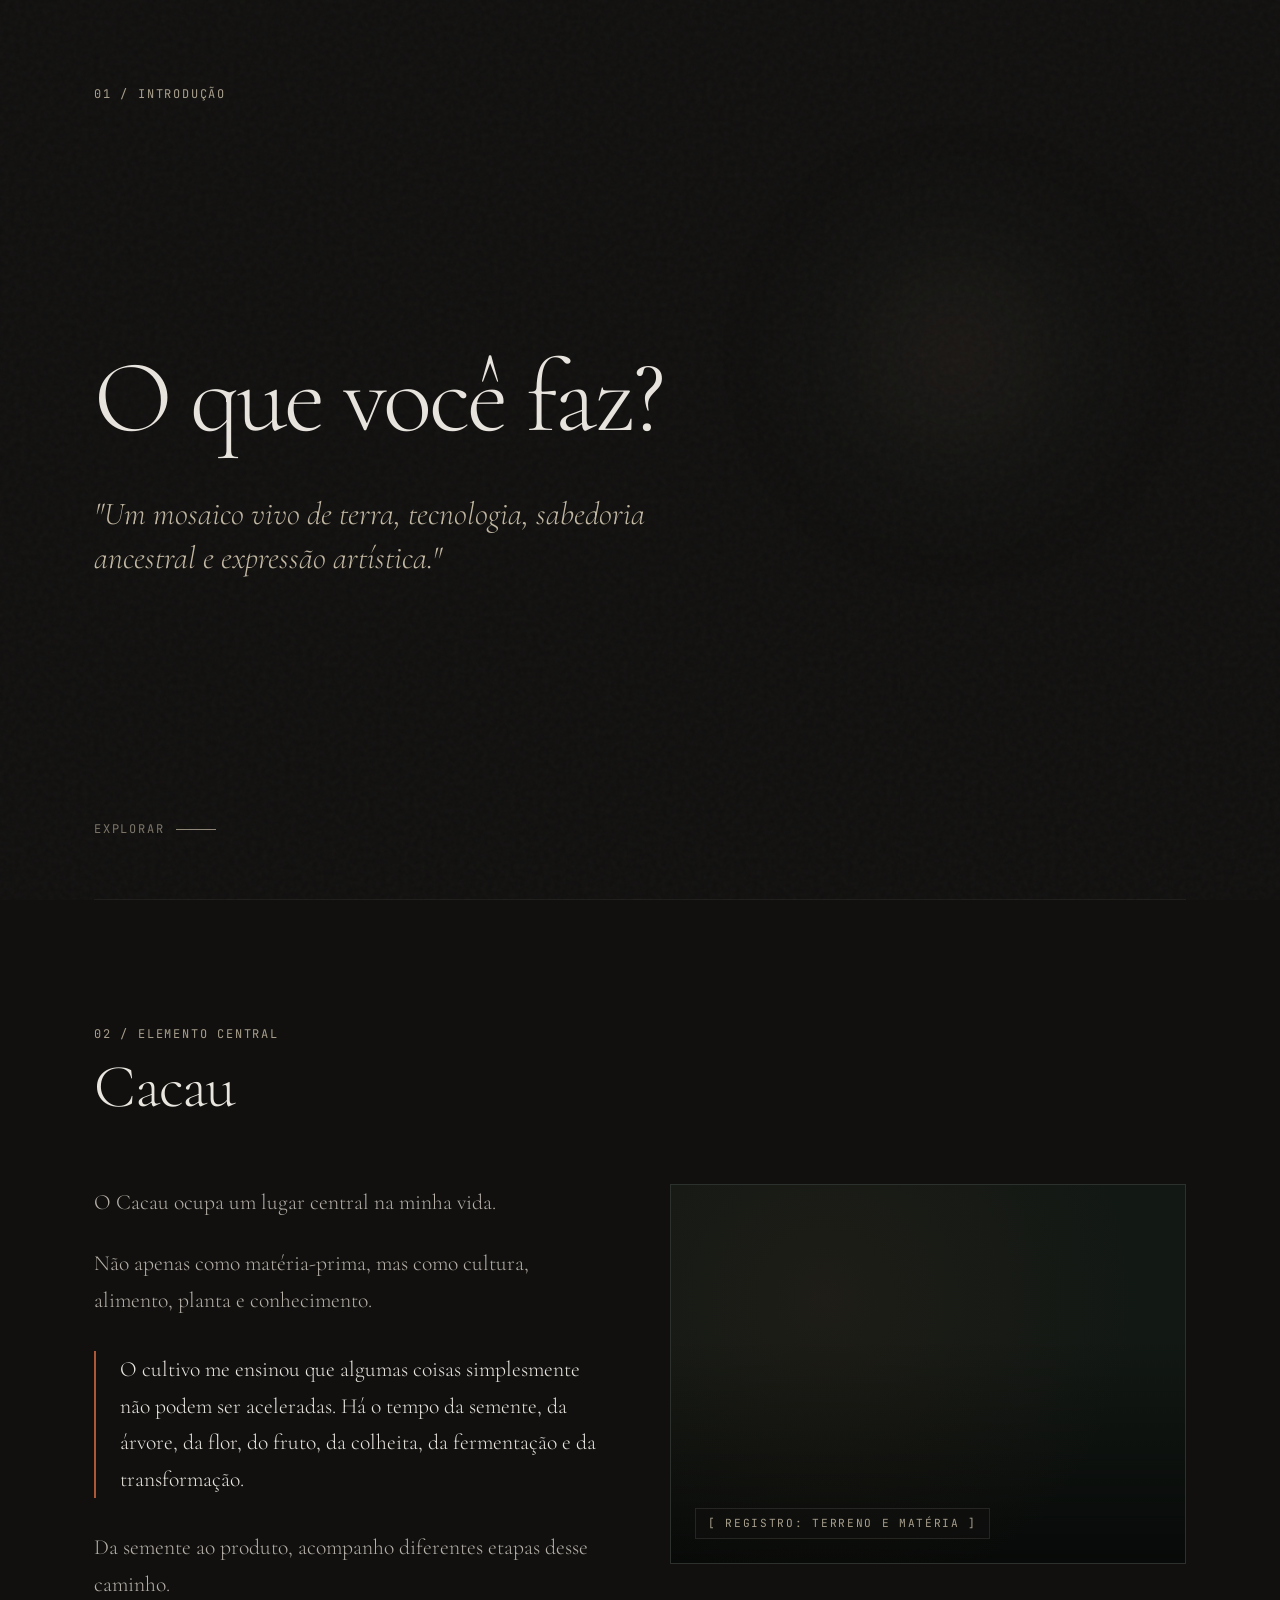
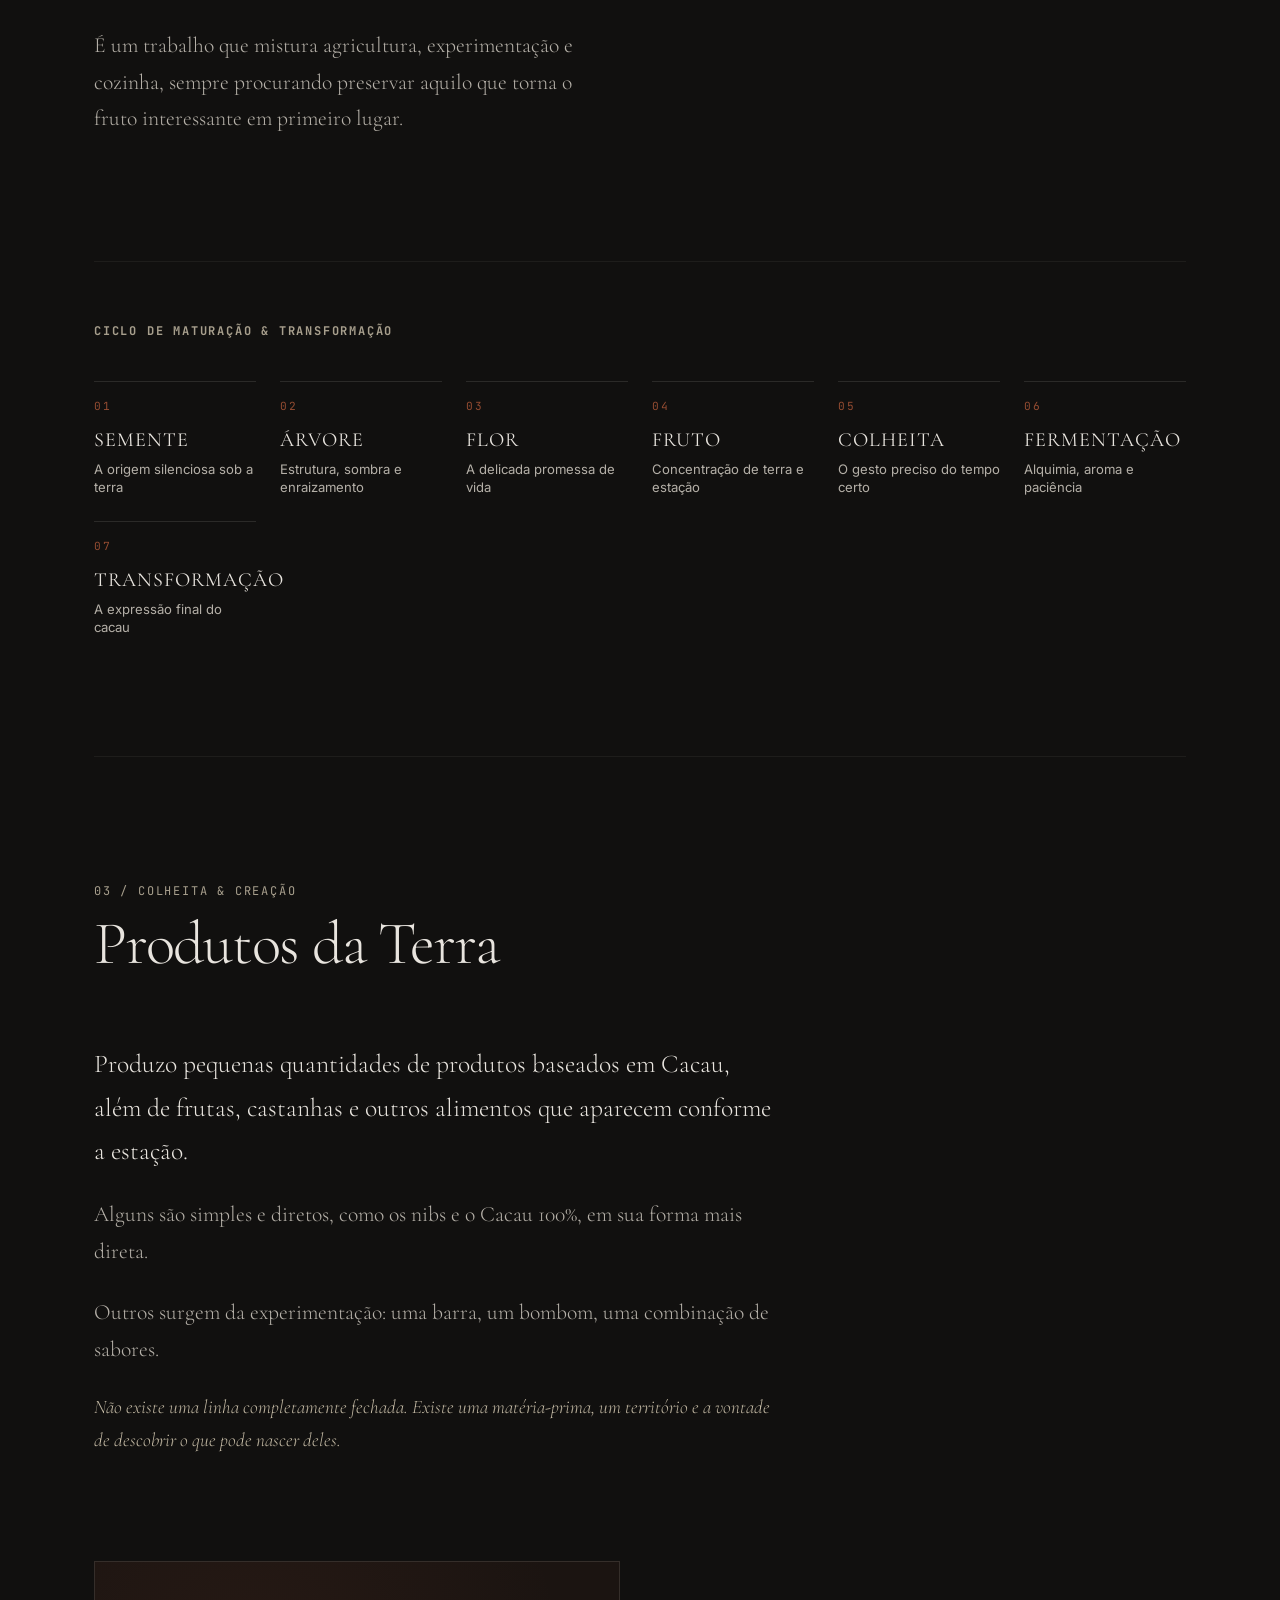
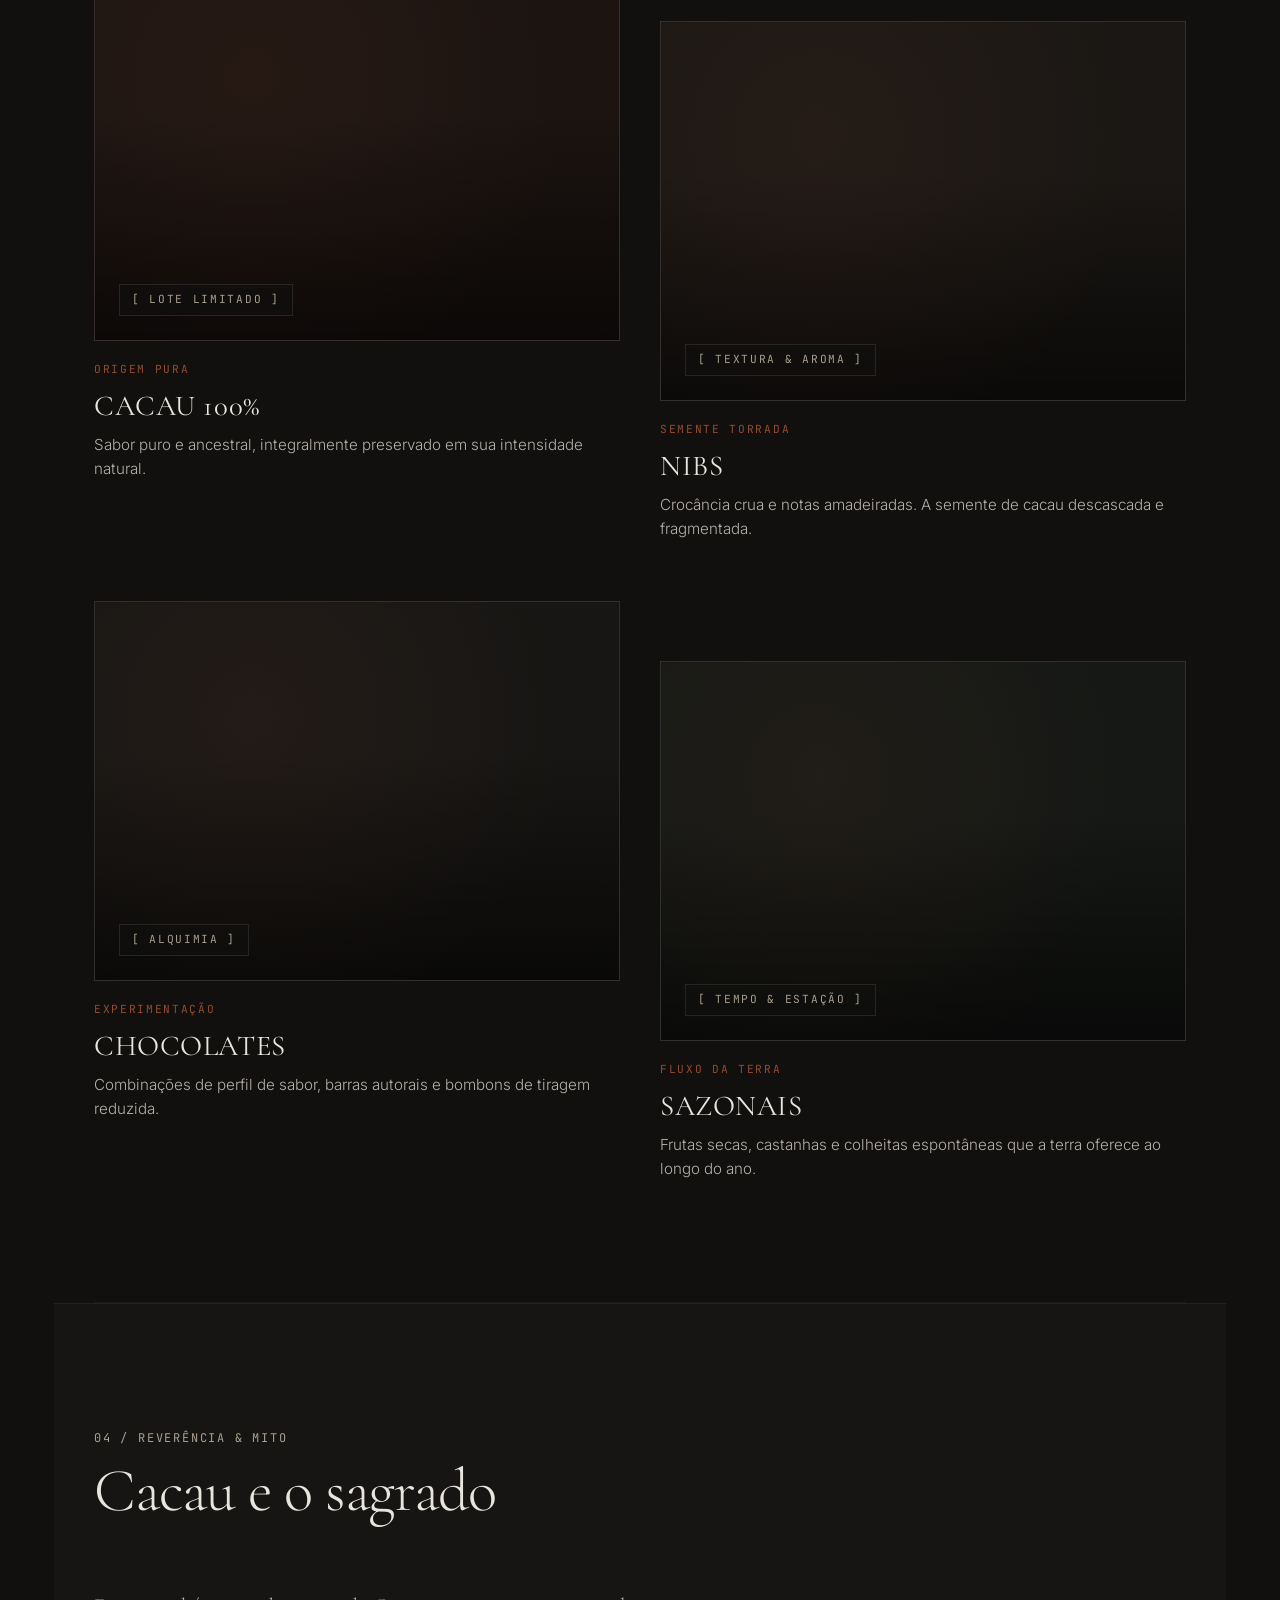
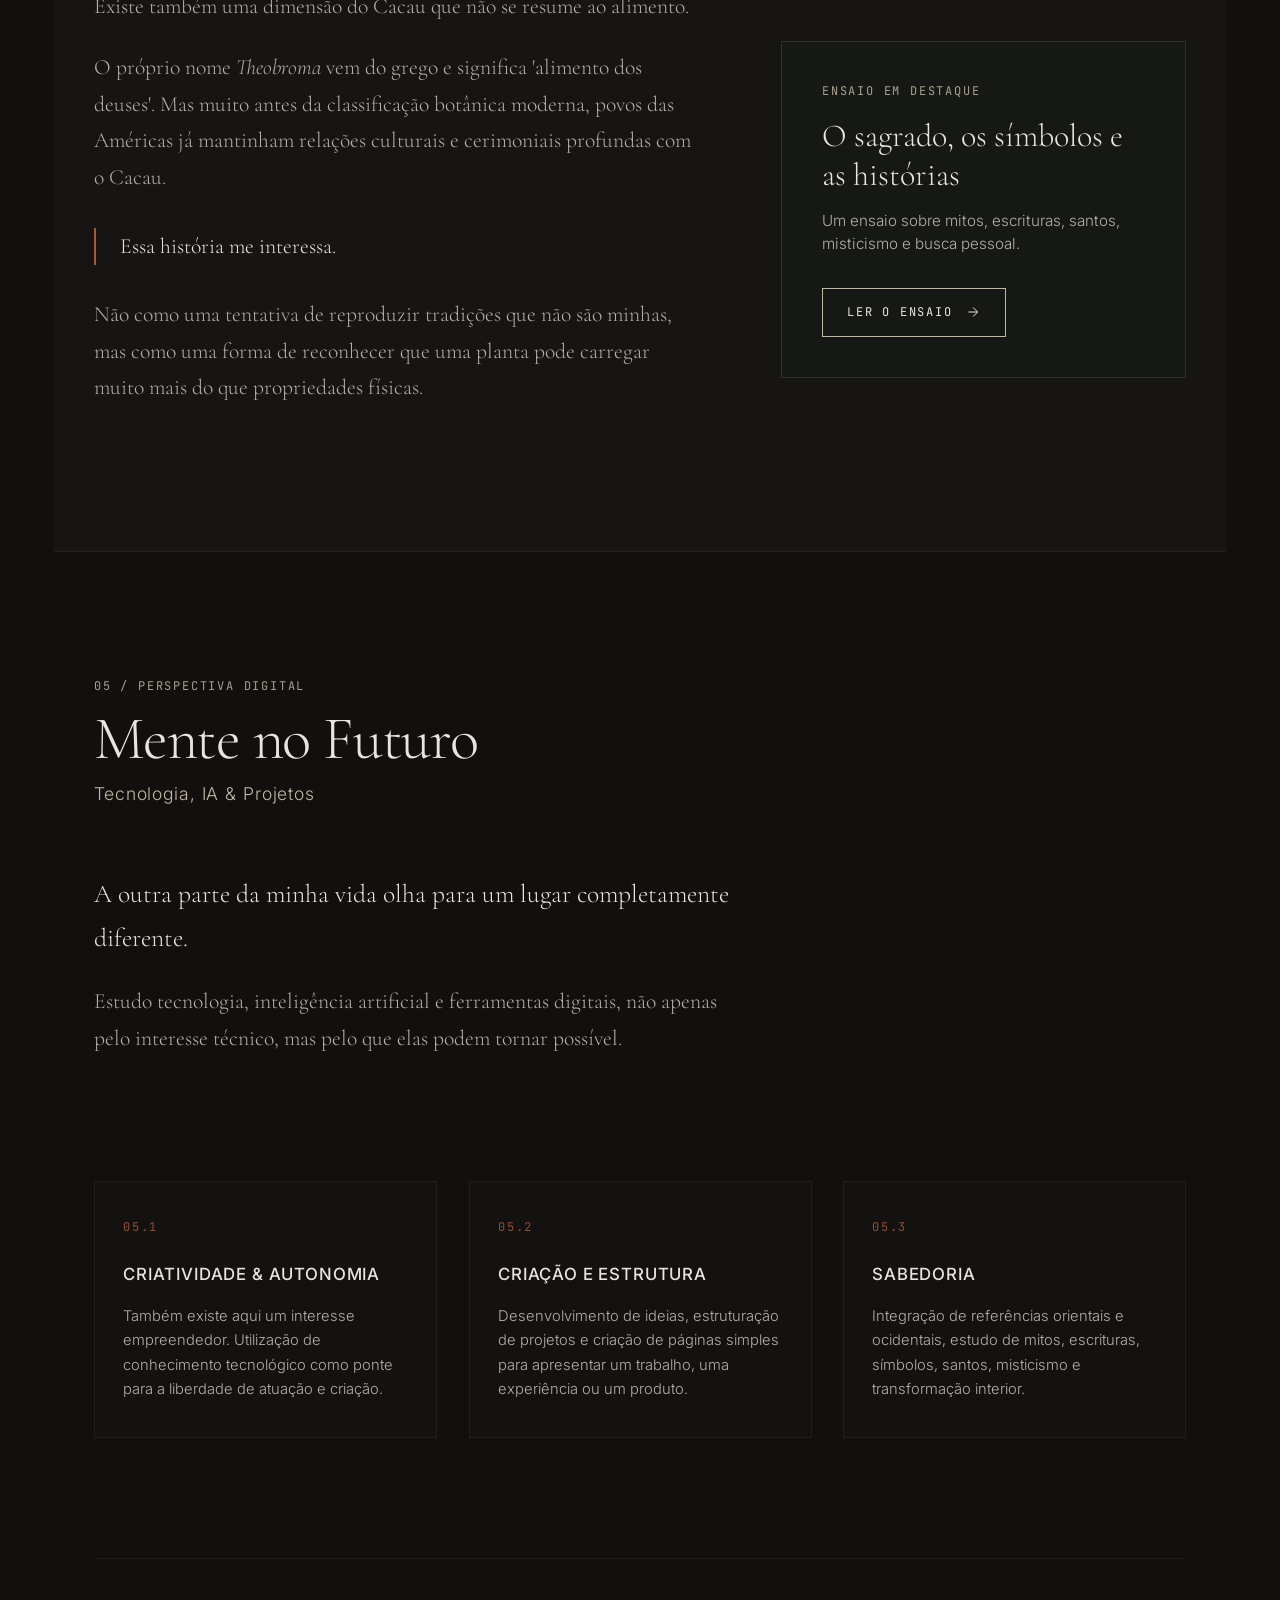
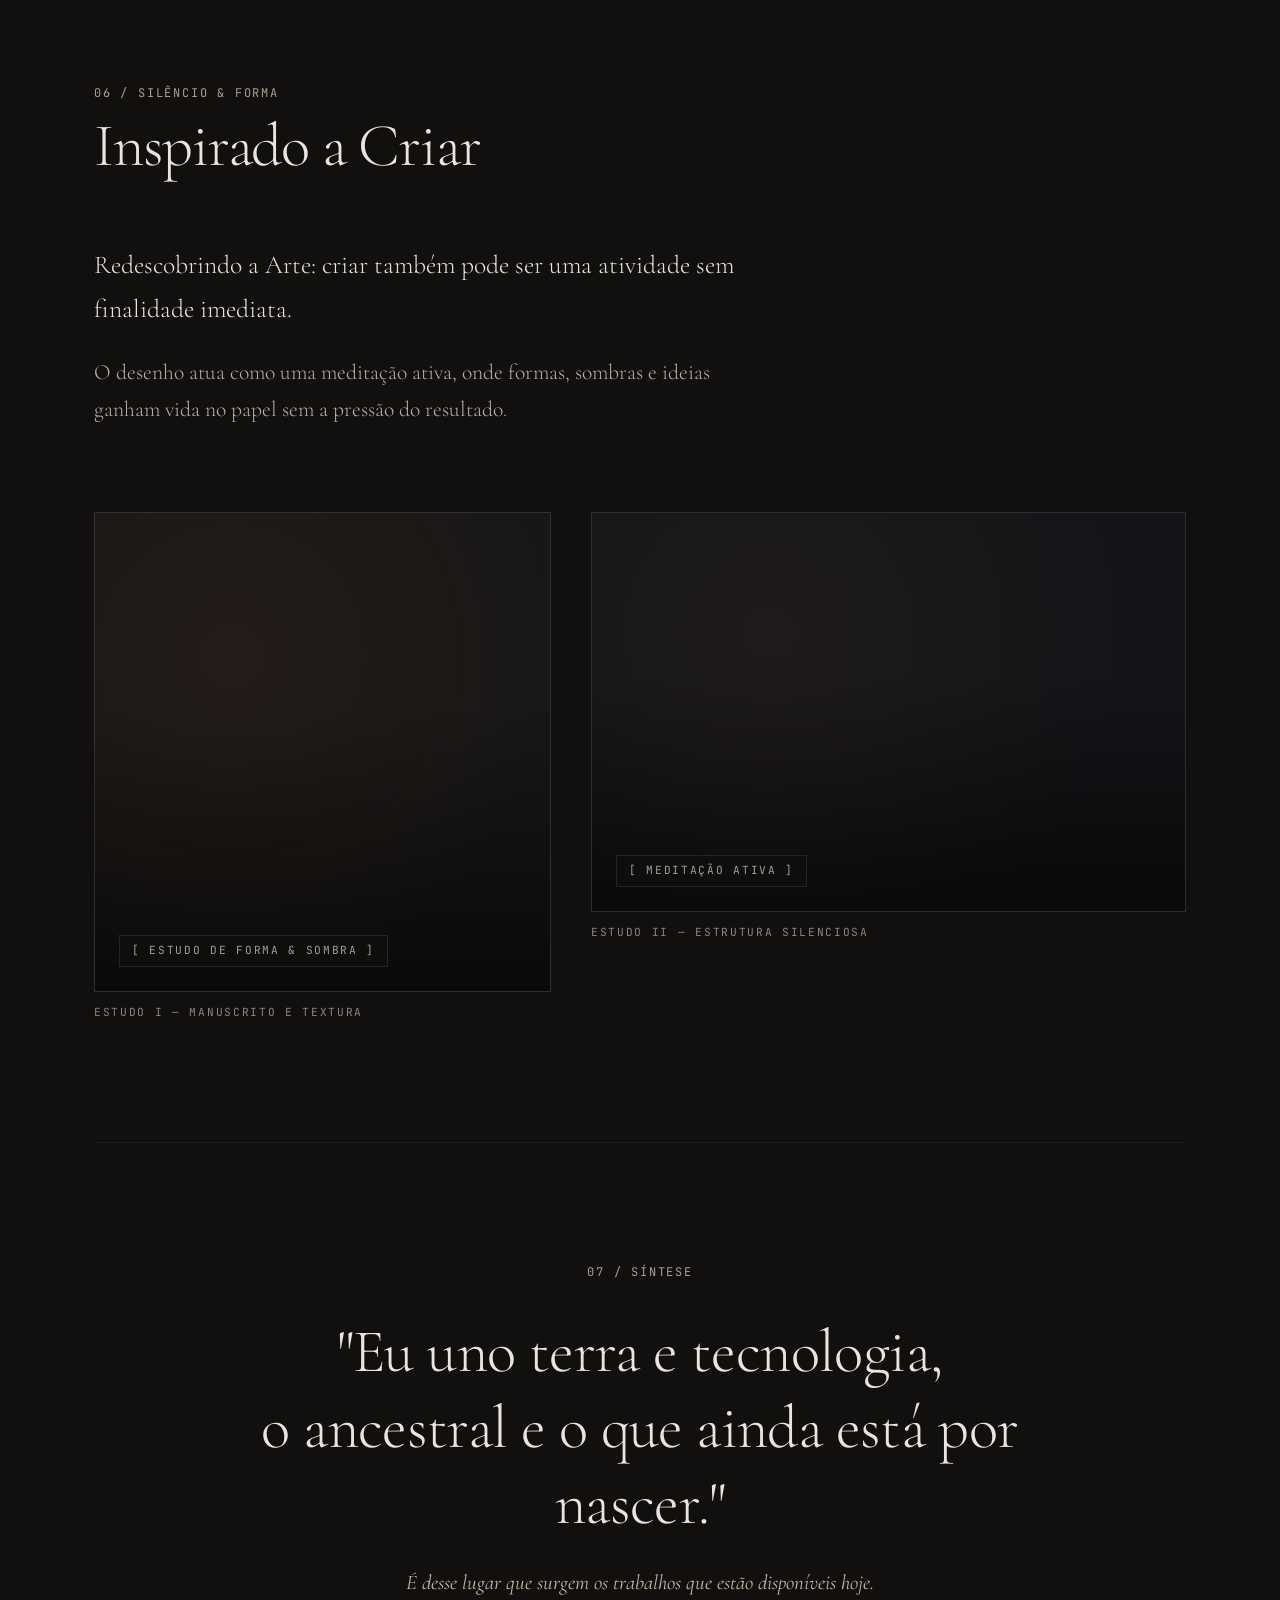
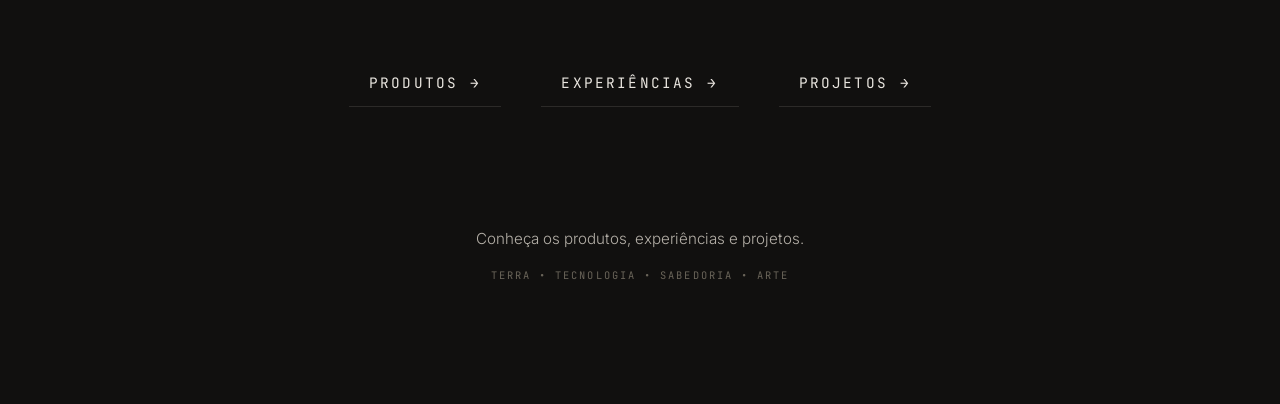
==== 01/index.html @ 57aba39e "Add files via upload" ====
<!DOCTYPE html>
<html lang="pt-BR">
<head>
  <meta charset="UTF-8">
  <meta name="viewport" content="width=device-width, initial-scale=1.0">
  <title>O que você faz? — Um mosaico vivo</title>
  <meta name="description" content="Um mosaico vivo de terra, tecnologia, sabedoria ancestral e expressão artística.">
  
  <!-- Fonts -->
  <link rel="preconnect" href="https://fonts.googleapis.com">
  <link rel="preconnect" href="https://fonts.gstatic.com" crossorigin>
  <link href="https://fonts.googleapis.com/css2?family=Cormorant+Garamond:ital,wght@0,300;0,400;0,600;1,400&family=Inter:wght@300;400;500&family=JetBrains+Mono:wght@300;400&display=swap" rel="stylesheet">
  
  <link rel="stylesheet" href="styles.css">
</head>
<body>

  <!-- Background Ambient Details -->
  <div class="grain-overlay" aria-hidden="true"></div>

  <!-- Main Container -->
  <main class="editorial-container">

    <!-- CAPÍTULO 01: ABERTURA -->
    <section class="chapter chapter-opening" id="abertura">
      <div class="chapter-label">
        <span class="mono-tag">01 / INTRODUÇÃO</span>
      </div>
      
      <div class="hero-content">
        <h1 class="hero-question">O que você faz?</h1>
        <div class="hero-statement">
          <p class="editorial-lead">
            "Um mosaico vivo de terra, tecnologia, sabedoria ancestral e expressão artística."
          </p>
        </div>
      </div>

      <div class="hero-backdrop" aria-hidden="true">
        <div class="abstract-earth-element"></div>
      </div>

      <div class="scroll-indicator" aria-hidden="true">
        <span class="mono-tag">EXPLORAR</span>
        <div class="scroll-line"></div>
      </div>
    </section>

    <!-- CAPÍTULO 02: CACAU -->
    <section class="chapter chapter-cacao" id="cacau">
      <header class="chapter-header">
        <span class="mono-tag">02 / ELEMENTO CENTRAL</span>
        <h2 class="chapter-title">Cacau</h2>
      </header>

      <div class="content-grid cacao-grid">
        <div class="text-column">
          <p class="prose">
            O Cacau ocupa um lugar central na minha vida.
          </p>
          <p class="prose">
            Não apenas como matéria-prima, mas como cultura, alimento, planta e conhecimento.
          </p>
          <p class="prose highlight-prose">
            O cultivo me ensinou que algumas coisas simplesmente não podem ser aceleradas. Há o tempo da semente, da árvore, da flor, do fruto, da colheita, da fermentação e da transformação.
          </p>
          <p class="prose">
            Da semente ao produto, acompanho diferentes etapas desse caminho.
          </p>
          <p class="prose">
            É um trabalho que mistura agricultura, experimentação e cozinha, sempre procurando preservar aquilo que torna o fruto interessante em primeiro lugar.
          </p>
        </div>

        <div class="visual-column">
          <div class="image-placeholder image-forest" role="img" aria-label="Fotografia da floresta e plantação de cacau em luz natural">
            <span class="placeholder-tag mono-tag">[ REGISTRO: TERRENO E MATÉRIA ]</span>
          </div>
        </div>
      </div>

      <!-- Linha de Percurso Orgânica -->
      <div class="process-journey">
        <h3 class="journey-title mono-tag">CICLO DE MATURAÇÃO & TRANSFORMAÇÃO</h3>
        
        <ol class="journey-timeline">
          <li class="journey-step">
            <span class="step-num mono-tag">01</span>
            <span class="step-name">SEMENTE</span>
            <span class="step-desc">A origem silenciosa sob a terra</span>
          </li>
          <li class="journey-step">
            <span class="step-num mono-tag">02</span>
            <span class="step-name">ÁRVORE</span>
            <span class="step-desc">Estrutura, sombra e enraizamento</span>
          </li>
          <li class="journey-step">
            <span class="step-num mono-tag">03</span>
            <span class="step-name">FLOR</span>
            <span class="step-desc">A delicada promessa de vida</span>
          </li>
          <li class="journey-step">
            <span class="step-num mono-tag">04</span>
            <span class="step-name">FRUTO</span>
            <span class="step-desc">Concentração de terra e estação</span>
          </li>
          <li class="journey-step">
            <span class="step-num mono-tag">05</span>
            <span class="step-name">COLHEITA</span>
            <span class="step-desc">O gesto preciso do tempo certo</span>
          </li>
          <li class="journey-step">
            <span class="step-num mono-tag">06</span>
            <span class="step-name">FERMENTAÇÃO</span>
            <span class="step-desc">Alquimia, aroma e paciência</span>
          </li>
          <li class="journey-step">
            <span class="step-num mono-tag">07</span>
            <span class="step-name">TRANSFORMAÇÃO</span>
            <span class="step-desc">A expressão final do cacau</span>
          </li>
        </ol>
      </div>
    </section>

    <!-- CAPÍTULO 03: PRODUTOS DA TERRA -->
    <section class="chapter chapter-products" id="produtos">
      <header class="chapter-header">
        <span class="mono-tag">03 / COLHEITA & CREAÇÃO</span>
        <h2 class="chapter-title">Produtos da Terra</h2>
      </header>

      <div class="section-intro">
        <p class="prose lead-prose">
          Produzo pequenas quantidades de produtos baseados em Cacau, além de frutas, castanhas e outros alimentos que aparecem conforme a estação.
        </p>
        <p class="prose">
          Alguns são simples e diretos, como os nibs e o Cacau 100%, em sua forma mais direta.
        </p>
        <p class="prose">
          Outros surgem da experimentação: uma barra, um bombom, uma combinação de sabores.
        </p>
        <p class="prose italic-note">
          Não existe uma linha completamente fechada. Existe uma matéria-prima, um território e a vontade de descobrir o que pode nascer deles.
        </p>
      </div>

      <div class="products-editorial-grid">
        <article class="product-entry">
          <div class="image-placeholder image-cacao" role="img" aria-label="Fotografia de Cacau 100% puro artesanal">
            <span class="placeholder-tag mono-tag">[ LOTE LIMITADO ]</span>
          </div>
          <div class="product-meta">
            <span class="product-category mono-tag">ORIGEM PURA</span>
            <h3 class="product-name">CACAU 100%</h3>
            <p class="product-desc">Sabor puro e ancestral, integralmente preservado em sua intensidade natural.</p>
          </div>
        </article>

        <article class="product-entry offset-entry">
          <div class="image-placeholder image-hand" role="img" aria-label="Fotografia de nibs de cacau torrados artesanalmente">
            <span class="placeholder-tag mono-tag">[ TEXTURA & AROMA ]</span>
          </div>
          <div class="product-meta">
            <span class="product-category mono-tag">SEMENTE TORRADA</span>
            <h3 class="product-name">NIBS</h3>
            <p class="product-desc">Crocância crua e notas amadeiradas. A semente de cacau descascada e fragmentada.</p>
          </div>
        </article>

        <article class="product-entry">
          <div class="image-placeholder image-fruit" role="img" aria-label="Fotografia de chocolates e bombons de criação autoral">
            <span class="placeholder-tag mono-tag">[ ALQUIMIA ]</span>
          </div>
          <div class="product-meta">
            <span class="product-category mono-tag">EXPERIMENTAÇÃO</span>
            <h3 class="product-name">CHOCOLATES</h3>
            <p class="product-desc">Combinações de perfil de sabor, barras autorais e bombons de tiragem reduzida.</p>
          </div>
        </article>

        <article class="product-entry offset-entry">
          <div class="image-placeholder image-harvest" role="img" aria-label="Fotografia de frutos e castanhas sazonais da estação">
            <span class="placeholder-tag mono-tag">[ TEMPO & ESTAÇÃO ]</span>
          </div>
          <div class="product-meta">
            <span class="product-category mono-tag">FLUXO DA TERRA</span>
            <h3 class="product-name">SAZONAIS</h3>
            <p class="product-desc">Frutas secas, castanhas e colheitas espontâneas que a terra oferece ao longo do ano.</p>
          </div>
        </article>
      </div>
    </section>

    <!-- CAPÍTULO 04: CACAU E O SAGRADO -->
    <section class="chapter chapter-sacred" id="sagrado">
      <div class="sacred-atmosphere">
        <header class="chapter-header">
          <span class="mono-tag">04 / REVERÊNCIA & MITO</span>
          <h2 class="chapter-title">Cacau e o sagrado</h2>
        </header>

        <div class="sacred-content">
          <div class="sacred-prose-block">
            <p class="prose">
              Existe também uma dimensão do Cacau que não se resume ao alimento.
            </p>
            <p class="prose">
              O próprio nome <em>Theobroma</em> vem do grego e significa 'alimento dos deuses'. Mas muito antes da classificação botânica moderna, povos das Américas já mantinham relações culturais e cerimoniais profundas com o Cacau.
            </p>
            <p class="prose highlight-prose">
              Essa história me interessa.
            </p>
            <p class="prose">
              Não como uma tentativa de reproduzir tradições que não são minhas, mas como uma forma de reconhecer que uma planta pode carregar muito mais do que propriedades físicas.
            </p>
          </div>

          <!-- Chamada Editorial para Ensaio -->
          <aside class="essay-callout">
            <div class="callout-inner">
              <span class="mono-tag">ENSAIO EM DESTAQUE</span>
              <h3 class="essay-title">O sagrado, os símbolos e as histórias</h3>
              <p class="essay-subtitle">
                Um ensaio sobre mitos, escrituras, santos, misticismo e busca pessoal.
              </p>
              <a href="#ensaio" class="editorial-btn">
                <span>LER O ENSAIO</span>
                <svg width="16" height="16" viewBox="0 0 24 24" fill="none" stroke="currentColor" stroke-width="1.5">
                  <path d="M5 12h14M12 5l7 7-7 7"/>
                </svg>
              </a>
            </div>
          </aside>
        </div>
      </div>
    </section>

    <!-- CAPÍTULO 05: TECNOLOGIA -->
    <section class="chapter chapter-tech" id="tecnologia">
      <header class="chapter-header">
        <span class="mono-tag">05 / PERSPECTIVA DIGITAL</span>
        <h2 class="chapter-title">Mente no Futuro</h2>
        <span class="chapter-subtitle">Tecnologia, IA & Projetos</span>
      </header>

      <div class="tech-intro">
        <p class="prose lead-prose">
          A outra parte da minha vida olha para um lugar completamente diferente.
        </p>
        <p class="prose">
          Estudo tecnologia, inteligência artificial e ferramentas digitais, não apenas pelo interesse técnico, mas pelo que elas podem tornar possível.
        </p>
      </div>

      <div class="tech-pillars-grid">
        <article class="tech-pillar">
          <span class="pillar-num mono-tag">05.1</span>
          <h3 class="pillar-title">CRIATIVIDADE & AUTONOMIA</h3>
          <p class="pillar-text">
            Também existe aqui um interesse empreendedor. Utilização de conhecimento tecnológico como ponte para a liberdade de atuação e criação.
          </p>
        </article>

        <article class="tech-pillar">
          <span class="pillar-num mono-tag">05.2</span>
          <h3 class="pillar-title">CRIAÇÃO E ESTRUTURA</h3>
          <p class="pillar-text">
            Desenvolvimento de ideias, estruturação de projetos e criação de páginas simples para apresentar um trabalho, uma experiência ou um produto.
          </p>
        </article>

        <article class="tech-pillar">
          <span class="pillar-num mono-tag">05.3</span>
          <h3 class="pillar-title">SABEDORIA</h3>
          <p class="pillar-text">
            Integração de referências orientais e ocidentais, estudo de mitos, escrituras, símbolos, santos, misticismo e transformação interior.
          </p>
        </article>
      </div>
    </section>

    <!-- CAPÍTULO 06: ARTE -->
    <section class="chapter chapter-art" id="arte">
      <header class="chapter-header">
        <span class="mono-tag">06 / SILÊNCIO & FORMA</span>
        <h2 class="chapter-title">Inspirado a Criar</h2>
      </header>

      <div class="art-intro">
        <p class="prose lead-prose">
          Redescobrindo a Arte: criar também pode ser uma atividade sem finalidade imediata.
        </p>
        <p class="prose">
          O desenho atua como uma meditação ativa, onde formas, sombras e ideias ganham vida no papel sem a pressão do resultado.
        </p>
      </div>

      <div class="art-gallery">
        <div class="art-frame">
          <div class="image-placeholder image-drawing" role="img" aria-label="Estudo em grafite e carvão sobre papel artesanal">
            <span class="placeholder-tag mono-tag">[ ESTUDO DE FORMA & SOMBRA ]</span>
          </div>
          <figcaption class="art-caption mono-tag">ESTUDO I — MANUSCRITO E TEXTURA</figcaption>
        </div>

        <div class="art-frame frame-wide">
          <div class="image-placeholder image-technology" role="img" aria-label="Composição gráfica minimalista de expressão autoral">
            <span class="placeholder-tag mono-tag">[ MEDITAÇÃO ATIVA ]</span>
          </div>
          <figcaption class="art-caption mono-tag">ESTUDO II — ESTRUTURA SILENCIOSA</figcaption>
        </div>
      </div>
    </section>

    <!-- CAPÍTULO 07: SÍNTESE -->
    <section class="chapter chapter-synthesis" id="sintese">
      <div class="synthesis-container">
        <span class="mono-tag synthesis-tag">07 / SÍNTESE</span>
        
        <h2 class="synthesis-quote">
          "Eu uno terra e tecnologia,<br>
          o ancestral e o que ainda está por nascer."
        </h2>

        <p class="synthesis-subtext">
          É desse lugar que surgem os trabalhos que estão disponíveis hoje.
        </p>

        <nav class="editorial-links-nav" aria-label="Navegação de síntese">
          <a href="#produtos" class="synthesis-link">
            <span class="link-label">PRODUTOS</span>
            <span class="link-arrow">→</span>
          </a>
          <a href="#experiencias" class="synthesis-link">
            <span class="link-label">EXPERIÊNCIAS</span>
            <span class="link-arrow">→</span>
          </a>
          <a href="#projetos" class="synthesis-link">
            <span class="link-label">PROJETOS</span>
            <span class="link-arrow">→</span>
          </a>
        </nav>

        <footer class="synthesis-footer">
          <p class="footer-prompt">Conheça os produtos, experiências e projetos.</p>
          <div class="footer-meta mono-tag">
            <span>TERRA &bull; TECNOLOGIA &bull; SABEDORIA &bull; ARTE</span>
          </div>
        </footer>
      </div>
    </section>

  </main>

  <!-- Vanilla JS for smooth subtle scroll transitions -->
  <script>
    document.addEventListener('DOMContentLoaded', () => {
      // Intersection Observer for discrete fade-in transitions
      const observerOptions = {
        root: null,
        rootMargin: '0px 0px -50px 0px',
        threshold: 0.15
      };

      const observer = new IntersectionObserver((entries) => {
        entries.forEach(entry => {
          if (entry.isIntersecting) {
            entry.target.classList.add('is-visible');
          }
        });
      }, observerOptions);

      // Elements to animate softly
      const animatedElements = document.querySelectorAll(
        '.chapter-header, .prose, .journey-step, .product-entry, .essay-callout, .tech-pillar, .art-frame, .synthesis-quote'
      );

      animatedElements.forEach(el => {
        el.classList.add('reveal-on-scroll');
        observer.observe(el);
      });
    });
  </script>
</body>
</html>
---- 01/styles.css ----
/* ==========================================================================
   PÁGINA EDITORIAL WEB PREMIUM: "O que você faz?"
   Estética: Editorial, minimalista, natural, contemporânea.
   ========================================================================== */

/* 1. VARIÁVEIS & CONFIGURAÇÃO RAIZ */
:root {
  /* Paleta de Cores (Muted, Earthy, Refined) */
  --color-bg: #11100f;           /* Preto quase absoluto, aquecido */
  --color-bg-alt: #161513;       /* Variação sutil de fundo */
  --color-paper: #e8e4de;        /* Branco quente / Papel natural */
  --color-paper-muted: #b5b0a8;  /* Texto secundário */
  --color-sand: #c2b8a3;         /* Areia */
  --color-earth: #4a3b32;        /* Marrom terra */
  --color-green-dark: #19241d;   /* Verde muito escuro */
  --color-terracotta: #ab5738;   /* Acento em terracota desaturado */
  --color-border: rgba(232, 228, 222, 0.12);
  --color-border-subtle: rgba(232, 228, 222, 0.06);

  /* Tipografia */
  --font-serif: 'Cormorant Garamond', Georgia, serif;
  --font-sans: 'Inter', -apple-system, BlinkMacSystemFont, sans-serif;
  --font-mono: 'JetBrains Mono', monospace;

  /* Espaçamento & Ritmo Visual */
  --space-unit: 8px;
  --container-max: 1140px;
  --chapter-padding-y: 120px;
}

/* 2. RESET & BASE */
*, *::before, *::after {
  box-sizing: border-box;
  margin: 0;
  padding: 0;
}

html {
  scroll-behavior: smooth;
  background-color: var(--color-bg);
  color: var(--color-paper);
  font-family: var(--font-sans);
  font-size: 16px;
  line-height: 1.6;
  -webkit-font-smoothing: antialiased;
  -moz-osx-font-smoothing: grayscale;
}

body {
  overflow-x: hidden;
  position: relative;
  background-color: var(--color-bg);
}

/* Text Selection */
::selection {
  background-color: var(--color-terracotta);
  color: var(--color-paper);
}

/* Grain Overlay Fino (Textura Editorial) */
.grain-overlay {
  position: fixed;
  top: 0;
  left: 0;
  width: 100vw;
  height: 100vh;
  pointer-events: none;
  z-index: 999;
  opacity: 0.035;
  background-image: url("data:image/svg+xml,%3Csvg viewBox='0 0 200 200' xmlns='http://www.w3.org/2000/svg'%3E%3Cfilter id='noiseFilter'%3E%3CfeTurbulence type='fractalNoise' baseFrequency='0.8' numOctaves='3' stitchTiles='stitch'/%3E%3C/filter%3E%3Crect width='100%25' height='100%25' filter='url(%23noiseFilter)'/%3E%3C/svg%3E");
}

/* 3. TIPOGRAFIA REUTILIZÁVEL */
.mono-tag {
  font-family: var(--font-mono);
  font-size: 0.75rem;
  letter-spacing: 0.15em;
  text-transform: uppercase;
  color: var(--color-sand);
  opacity: 0.85;
}

.prose {
  font-family: var(--font-serif);
  font-size: 1.35rem;
  font-weight: 300;
  line-height: 1.7;
  color: var(--color-paper-muted);
  margin-bottom: 1.5rem;
}

.prose.lead-prose {
  font-size: 1.6rem;
  color: var(--color-paper);
}

.prose.highlight-prose {
  color: var(--color-paper);
  border-left: 2px solid var(--color-terracotta);
  padding-left: 1.5rem;
  margin: 2rem 0;
}

.prose.italic-note {
  font-style: italic;
  font-size: 1.2rem;
  color: var(--color-sand);
}

/* 4. LAYOUT EDITORIAL E CAPÍTULOS */
.editorial-container {
  max-width: var(--container-max);
  margin: 0 auto;
  padding: 0 24px;
}

.chapter {
  min-height: 90vh;
  padding: var(--chapter-padding-y) 0;
  border-bottom: 1px solid var(--color-border-subtle);
  position: relative;
  display: flex;
  flex-direction: column;
  justify-content: center;
}

.chapter-header {
  margin-bottom: 4rem;
}

.chapter-title {
  font-family: var(--font-serif);
  font-size: 3.8rem;
  font-weight: 300;
  letter-spacing: -0.02em;
  line-height: 1.1;
  color: var(--color-paper);
  margin-top: 0.5rem;
}

.chapter-subtitle {
  display: block;
  font-family: var(--font-sans);
  font-size: 1.1rem;
  font-weight: 300;
  color: var(--color-sand);
  margin-top: 0.5rem;
  letter-spacing: 0.05em;
}

/* PLACEHOLDERS DE IMAGEM ESTRUTURADOS */
.image-placeholder {
  background-color: #1a1917;
  border: 1px solid var(--color-border);
  position: relative;
  overflow: hidden;
  display: flex;
  align-items: flex-end;
  padding: 1.5rem;
  min-height: 380px;
  transition: border-color 0.4s ease;
}

.image-placeholder::before {
  content: '';
  position: absolute;
  top: 0;
  left: 0;
  right: 0;
  bottom: 0;
  background: radial-gradient(circle at 30% 30%, rgba(171, 87, 56, 0.08), transparent 70%),
              linear-gradient(180deg, transparent 40%, rgba(0, 0, 0, 0.6) 100%);
  pointer-events: none;
}

.image-forest {
  background-color: #121814; /* Tom sutil verde escuro */
}

.image-cacao {
  background-color: #1b1411; /* Tom sutil terra */
}

.image-hand {
  background-color: #1a1714;
}

.image-fruit {
  background-color: #171614;
}

.image-harvest {
  background-color: #151815;
}

.image-drawing {
  background-color: #181716;
  min-height: 480px;
}

.image-technology {
  background-color: #131518;
  min-height: 400px;
}

.placeholder-tag {
  position: relative;
  z-index: 2;
  font-size: 0.7rem;
  background: rgba(17, 16, 15, 0.75);
  padding: 6px 12px;
  border: 1px solid var(--color-border);
}

/* CAPÍTULO 01: ABERTURA */
.chapter-opening {
  min-height: 100vh;
  justify-content: space-between;
  padding-top: 80px;
  padding-bottom: 60px;
}

.chapter-label {
  align-self: flex-start;
}

.hero-content {
  max-width: 850px;
  margin: auto 0;
  z-index: 2;
}

.hero-question {
  font-family: var(--font-serif);
  font-size: clamp(3.2rem, 8vw, 6.5rem);
  font-weight: 300;
  line-height: 1.05;
  color: var(--color-paper);
  margin-bottom: 2.5rem;
  letter-spacing: -0.03em;
}

.hero-statement {
  max-width: 620px;
}

.editorial-lead {
  font-family: var(--font-serif);
  font-size: clamp(1.4rem, 2.5vw, 2.1rem);
  font-weight: 300;
  font-style: italic;
  line-height: 1.4;
  color: var(--color-sand);
}

.hero-backdrop {
  position: absolute;
  top: 20%;
  right: 5%;
  width: 350px;
  height: 350px;
  pointer-events: none;
  z-index: 1;
}

.abstract-earth-element {
  width: 100%;
  height: 100%;
  border-radius: 50%;
  background: radial-gradient(circle, rgba(74, 59, 50, 0.25) 0%, rgba(25, 36, 29, 0.15) 50%, transparent 70%);
  filter: blur(40px);
}

.scroll-indicator {
  display: flex;
  align-items: center;
  gap: 12px;
  align-self: flex-start;
  opacity: 0.7;
}

.scroll-line {
  width: 40px;
  height: 1px;
  background-color: var(--color-sand);
}

/* CAPÍTULO 02: CACAU */
.cacao-grid {
  display: grid;
  grid-template-columns: 1fr 1fr;
  gap: 60px;
  align-items: start;
}

/* Linha de Percurso Orgânica */
.process-journey {
  margin-top: 100px;
  padding-top: 60px;
  border-top: 1px solid var(--color-border-subtle);
}

.journey-title {
  margin-bottom: 40px;
  display: block;
}

.journey-timeline {
  list-style: none;
  display: grid;
  grid-template-columns: repeat(auto-fit, minmax(140px, 1fr));
  gap: 24px;
  position: relative;
}

.journey-step {
  display: flex;
  flex-direction: column;
  padding-top: 16px;
  border-top: 1px solid var(--color-border);
}

.step-num {
  font-size: 0.7rem;
  color: var(--color-terracotta);
  margin-bottom: 8px;
}

.step-name {
  font-family: var(--font-serif);
  font-size: 1.25rem;
  letter-spacing: 0.05em;
  color: var(--color-paper);
  margin-bottom: 4px;
}

.step-desc {
  font-size: 0.82rem;
  color: var(--color-paper-muted);
  line-height: 1.4;
}

/* CAPÍTULO 03: PRODUTOS DA TERRA */
.section-intro {
  max-width: 680px;
  margin-bottom: 80px;
}

.products-editorial-grid {
  display: grid;
  grid-template-columns: 1fr 1fr;
  gap: 60px 40px;
}

.product-entry {
  display: flex;
  flex-direction: column;
  gap: 20px;
}

.product-entry.offset-entry {
  margin-top: 60px;
}

.product-meta {
  display: flex;
  flex-direction: column;
  gap: 4px;
}

.product-category {
  font-size: 0.7rem;
  color: var(--color-terracotta);
}

.product-name {
  font-family: var(--font-serif);
  font-size: 1.8rem;
  font-weight: 400;
  letter-spacing: 0.02em;
  color: var(--color-paper);
}

.product-desc {
  font-size: 0.95rem;
  color: var(--color-paper-muted);
  font-weight: 300;
}

/* CAPÍTULO 04: CACAU E O SAGRADO */
.chapter-sacred {
  background-color: var(--color-bg-alt);
  padding: 120px 40px;
  margin: 0 -40px;
  border-top: 1px solid var(--color-border-subtle);
  border-bottom: 1px solid var(--color-border-subtle);
}

.sacred-content {
  display: grid;
  grid-template-columns: 1.2fr 0.8fr;
  gap: 80px;
  align-items: center;
}

.essay-callout {
  background: rgba(25, 36, 29, 0.3);
  border: 1px solid var(--color-border);
  padding: 40px;
  position: relative;
}

.callout-inner {
  display: flex;
  flex-direction: column;
  gap: 16px;
}

.essay-title {
  font-family: var(--font-serif);
  font-size: 2rem;
  font-weight: 300;
  color: var(--color-paper);
  line-height: 1.2;
}

.essay-subtitle {
  font-size: 0.95rem;
  color: var(--color-paper-muted);
  font-weight: 300;
  line-height: 1.5;
}

.editorial-btn {
  display: inline-flex;
  align-items: center;
  gap: 12px;
  margin-top: 16px;
  padding: 14px 24px;
  border: 1px solid var(--color-sand);
  color: var(--color-paper);
  text-decoration: none;
  font-family: var(--font-mono);
  font-size: 0.75rem;
  letter-spacing: 0.15em;
  transition: all 0.3s ease;
  width: fit-content;
}

.editorial-btn:hover, .editorial-btn:focus {
  background-color: var(--color-paper);
  color: var(--color-bg);
  border-color: var(--color-paper);
}

.editorial-btn:focus-visible {
  outline: 2px solid var(--color-terracotta);
  outline-offset: 4px;
}

/* CAPÍTULO 05: TECNOLOGIA */
.tech-intro {
  max-width: 640px;
  margin-bottom: 60px;
}

.tech-pillars-grid {
  display: grid;
  grid-template-columns: repeat(3, 1fr);
  gap: 32px;
  margin-top: 40px;
}

.tech-pillar {
  border: 1px solid var(--color-border-subtle);
  padding: 36px 28px;
  background-color: rgba(255, 255, 255, 0.01);
  display: flex;
  flex-direction: column;
  justify-content: space-between;
}

.pillar-num {
  margin-bottom: 24px;
  display: block;
  color: var(--color-terracotta);
}

.pillar-title {
  font-family: var(--font-sans);
  font-size: 1.05rem;
  font-weight: 500;
  letter-spacing: 0.05em;
  color: var(--color-paper);
  margin-bottom: 16px;
}

.pillar-text {
  font-size: 0.92rem;
  color: var(--color-paper-muted);
  font-weight: 300;
  line-height: 1.65;
}

/* CAPÍTULO 06: ARTE */
.art-intro {
  max-width: 640px;
  margin-bottom: 60px;
}

.art-gallery {
  display: grid;
  grid-template-columns: 1fr 1.3fr;
  gap: 40px;
  align-items: flex-start;
}

.art-frame {
  display: flex;
  flex-direction: column;
  gap: 12px;
}

.art-caption {
  font-size: 0.7rem;
  color: var(--color-sand);
  opacity: 0.7;
}

/* CAPÍTULO 07: SÍNTESE */
.chapter-synthesis {
  min-height: 85vh;
  text-align: center;
  justify-content: center;
  align-items: center;
  border-bottom: none;
}

.synthesis-container {
  max-width: 800px;
  display: flex;
  flex-direction: column;
  align-items: center;
}

.synthesis-tag {
  margin-bottom: 32px;
}

.synthesis-quote {
  font-family: var(--font-serif);
  font-size: clamp(2.2rem, 5vw, 3.8rem);
  font-weight: 300;
  line-height: 1.25;
  color: var(--color-paper);
  margin-bottom: 24px;
  letter-spacing: -0.01em;
}

.synthesis-subtext {
  font-family: var(--font-serif);
  font-size: 1.3rem;
  font-style: italic;
  color: var(--color-sand);
  margin-bottom: 60px;
}

.editorial-links-nav {
  display: flex;
  justify-content: center;
  gap: 40px;
  margin-bottom: 80px;
  width: 100%;
}

.synthesis-link {
  display: flex;
  align-items: center;
  gap: 12px;
  text-decoration: none;
  font-family: var(--font-mono);
  font-size: 0.9rem;
  letter-spacing: 0.15em;
  color: var(--color-paper);
  padding: 12px 20px;
  border-bottom: 1px solid var(--color-border);
  transition: all 0.3s ease;
}

.synthesis-link:hover, .synthesis-link:focus {
  border-color: var(--color-terracotta);
  color: var(--color-terracotta);
  transform: translateY(-2px);
}

.synthesis-link:focus-visible {
  outline: 2px solid var(--color-terracotta);
}

.synthesis-footer {
  margin-top: 40px;
  display: flex;
  flex-direction: column;
  gap: 16px;
  align-items: center;
}

.footer-prompt {
  font-size: 0.95rem;
  color: var(--color-paper-muted);
  font-weight: 300;
}

.footer-meta {
  font-size: 0.65rem;
  letter-spacing: 0.2em;
  color: var(--color-sand);
  opacity: 0.5;
}

/* 5. ANIMAÇÕES DISCRETAS (REVEAL ON SCROLL) */
.reveal-on-scroll {
  opacity: 0;
  transform: translateY(18px);
  transition: opacity 0.8s cubic-bezier(0.16, 1, 0.3, 1), transform 0.8s cubic-bezier(0.16, 1, 0.3, 1);
  will-change: opacity, transform;
}

.reveal-on-scroll.is-visible {
  opacity: 1;
  transform: translateY(0);
}

/* PREFERS REDUCED MOTION */
@media (prefers-reduced-motion: reduce) {
  html {
    scroll-behavior: auto;
  }
  
  .reveal-on-scroll {
    opacity: 1;
    transform: none;
    transition: none;
  }

  .synthesis-link:hover {
    transform: none;
  }
}

/* 6. RESPONSIVIDADE E ADAPTAÇÃO MOBILE */
@media (max-width: 900px) {
  :root {
    --chapter-padding-y: 80px;
  }

  .cacao-grid {
    grid-template-columns: 1fr;
    gap: 40px;
  }

  .products-editorial-grid {
    grid-template-columns: 1fr;
    gap: 40px;
  }

  .product-entry.offset-entry {
    margin-top: 0;
  }

  .sacred-content {
    grid-template-columns: 1fr;
    gap: 40px;
  }

  .chapter-sacred {
    padding: 80px 20px;
    margin: 0 -24px;
  }

  .tech-pillars-grid {
    grid-template-columns: 1fr;
    gap: 20px;
  }

  .art-gallery {
    grid-template-columns: 1fr;
    gap: 32px;
  }

  .editorial-links-nav {
    flex-direction: column;
    align-items: center;
    gap: 16px;
  }

  .synthesis-link {
    width: 100%;
    max-width: 280px;
    justify-content: space-between;
  }
}

@media (max-width: 600px) {
  .chapter-title {
    font-size: 2.8rem;
  }

  .prose {
    font-size: 1.2rem;
  }

  .prose.lead-prose {
    font-size: 1.35rem;
  }

  .journey-timeline {
    grid-template-columns: 1fr 1fr;
  }
}
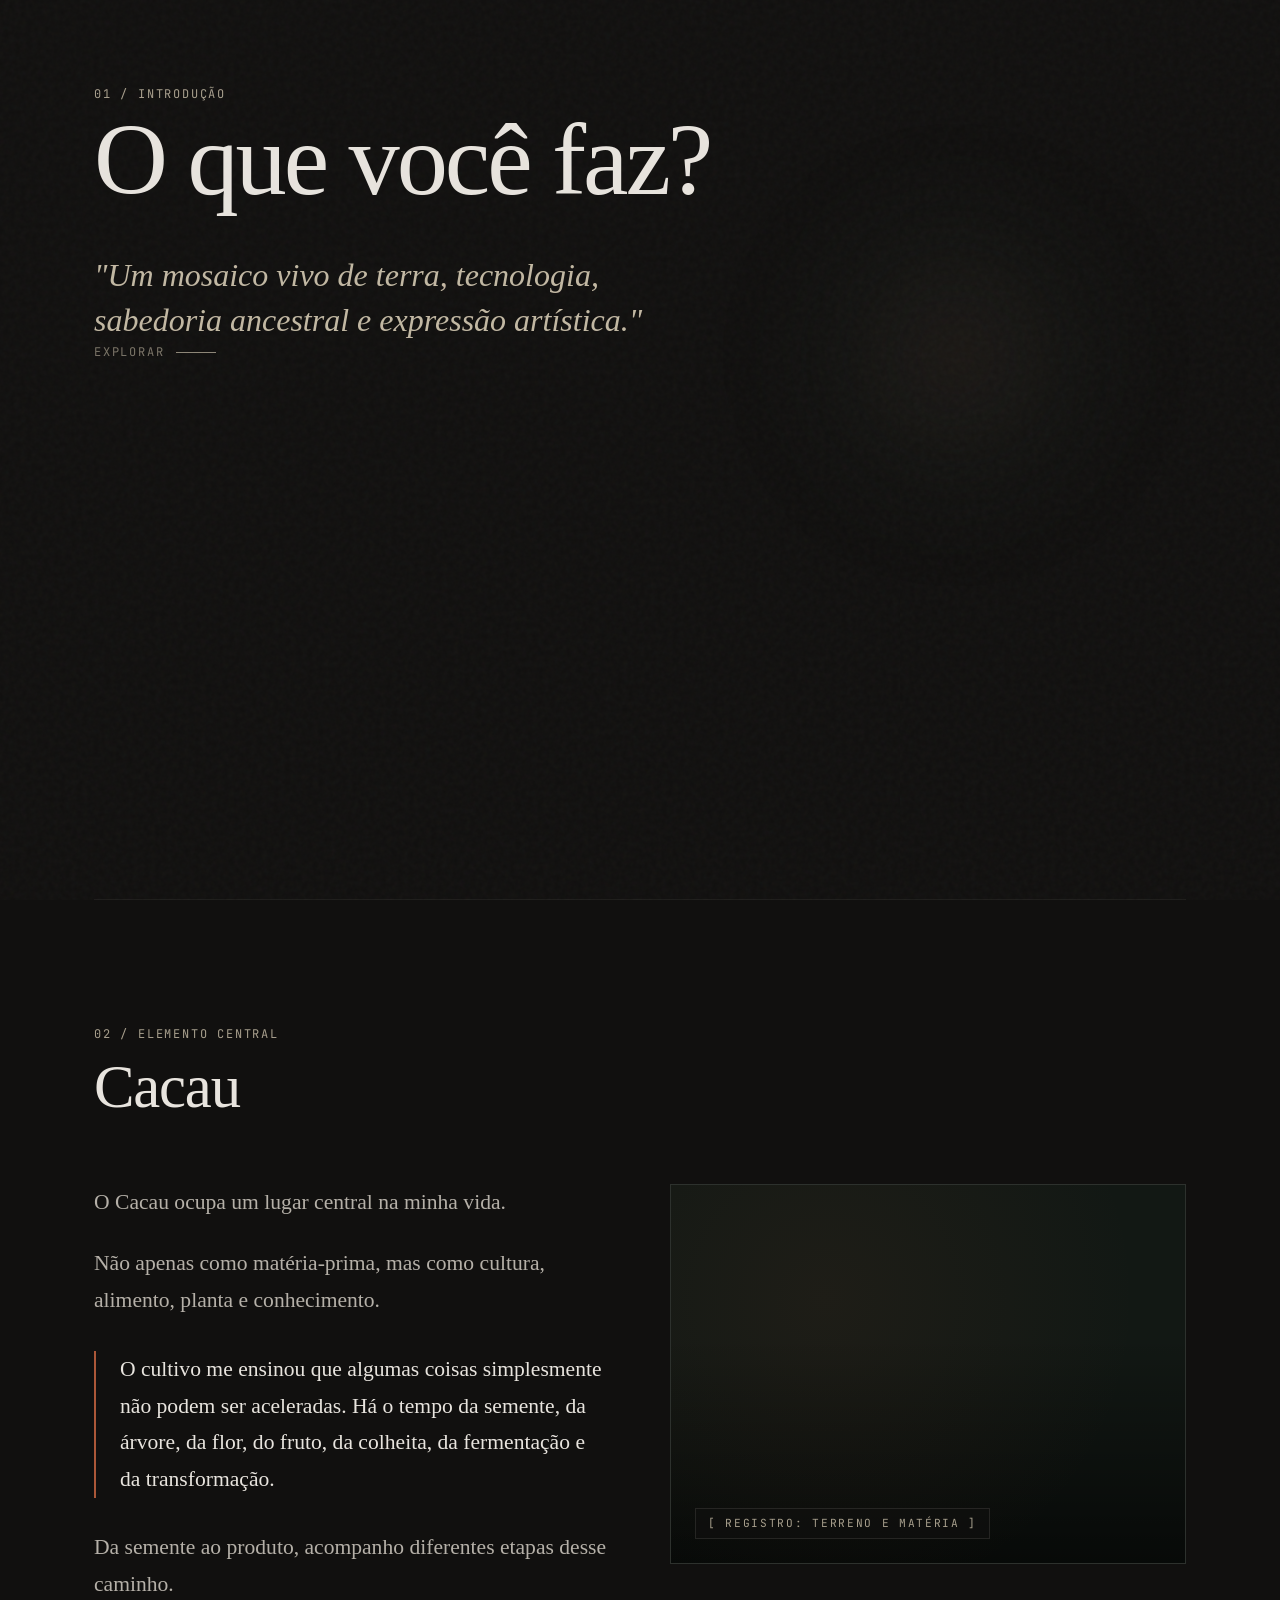
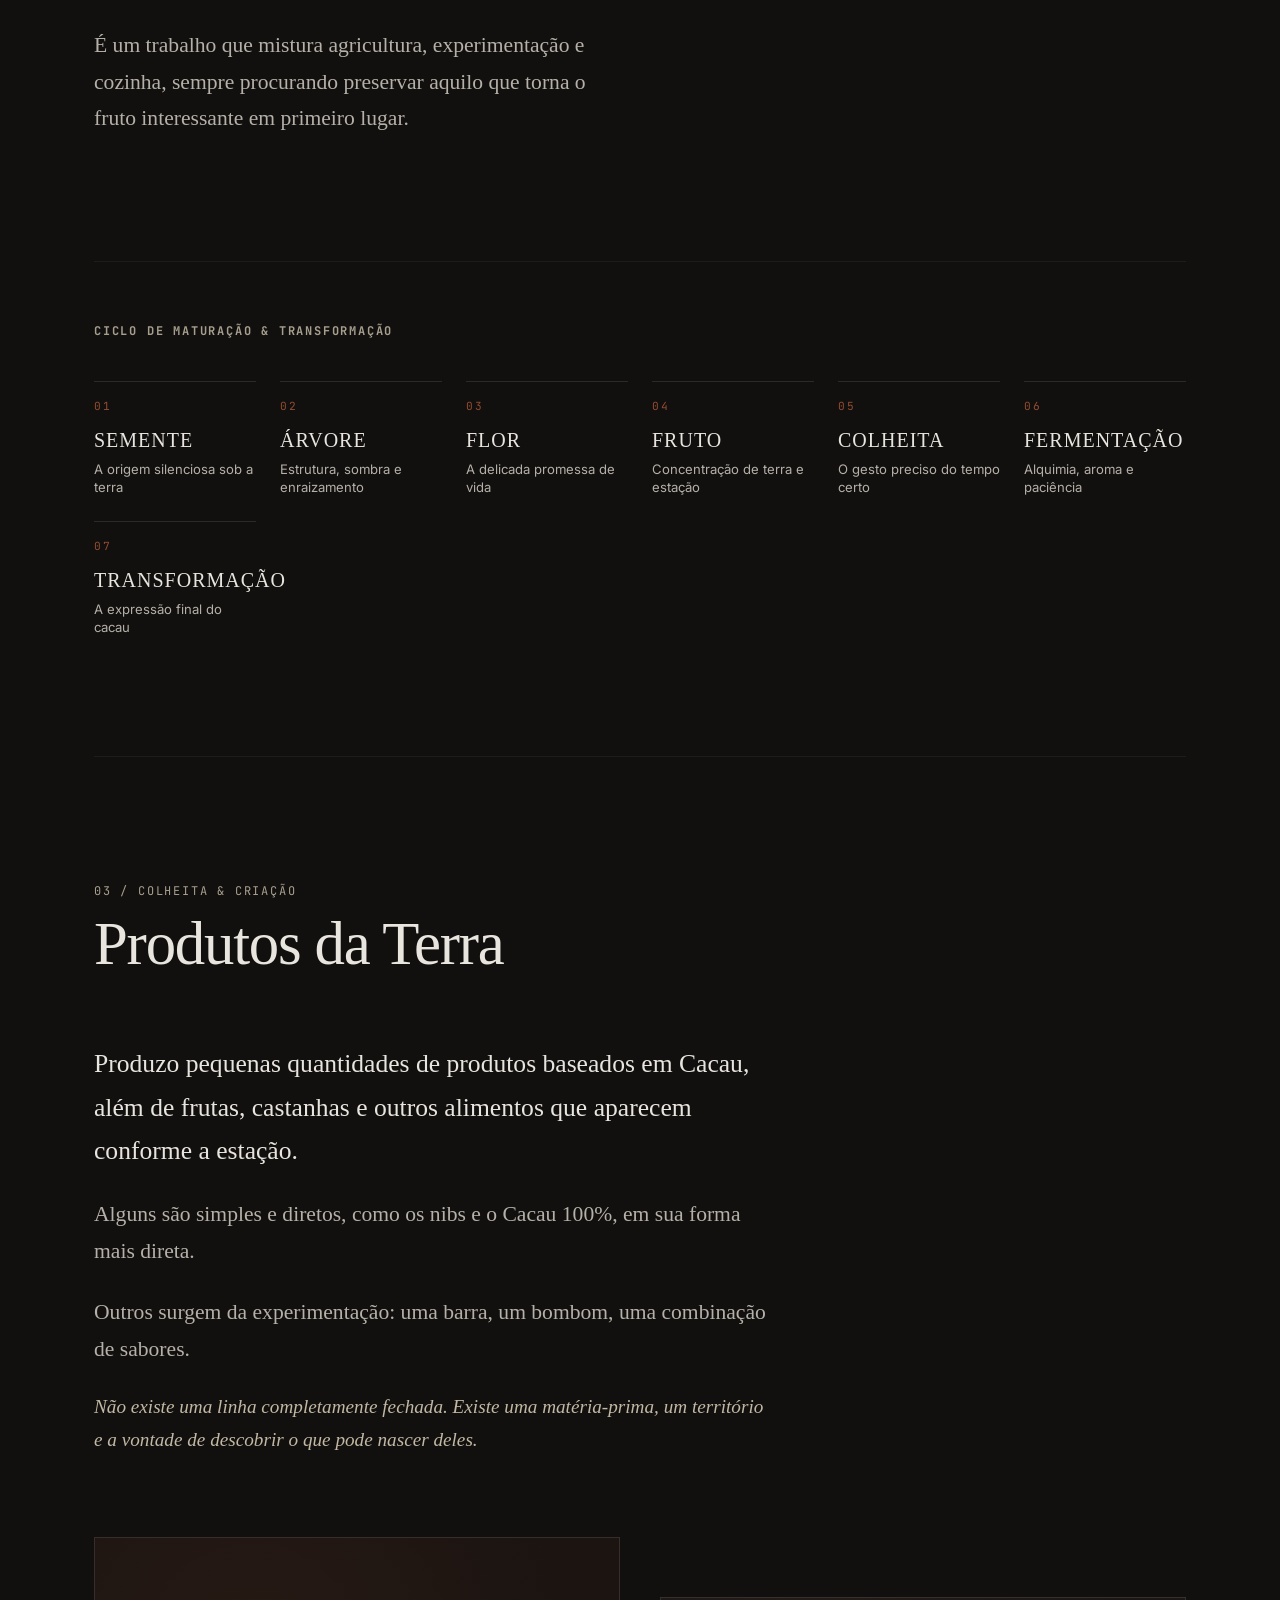
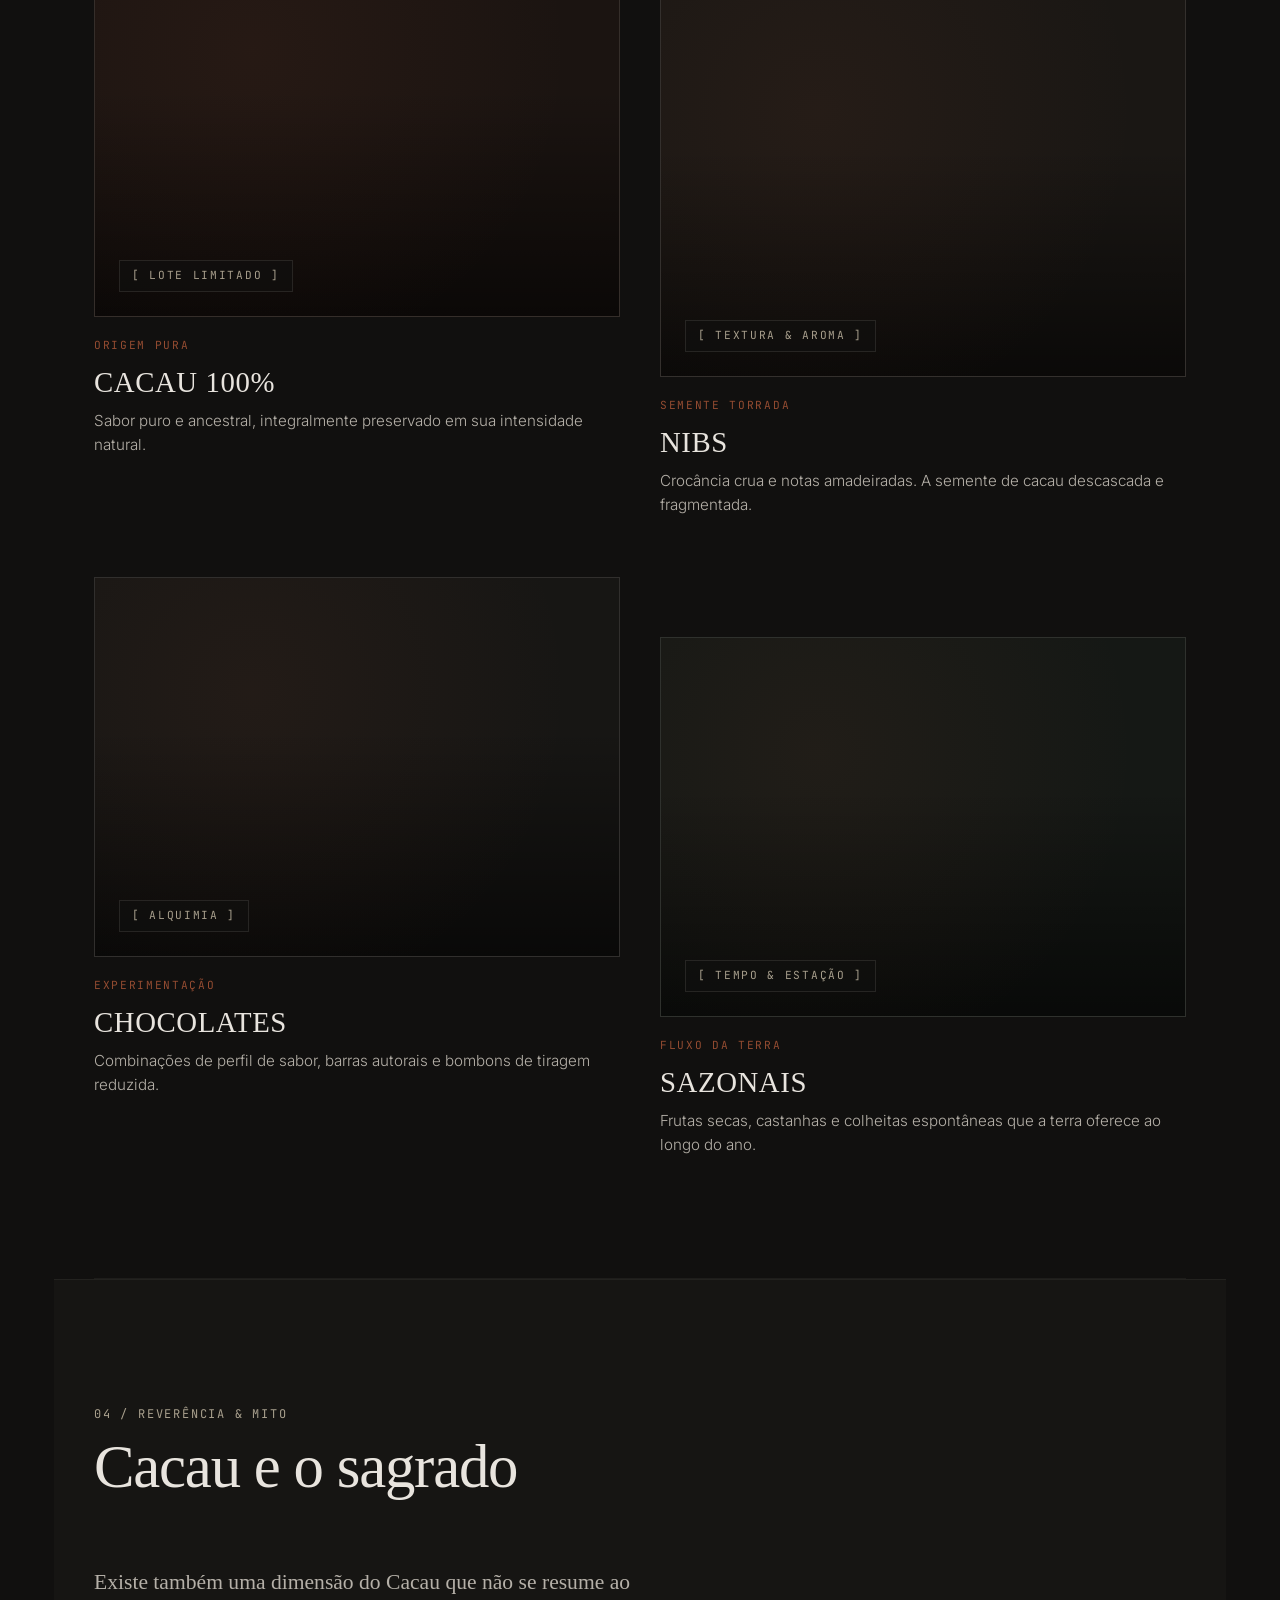
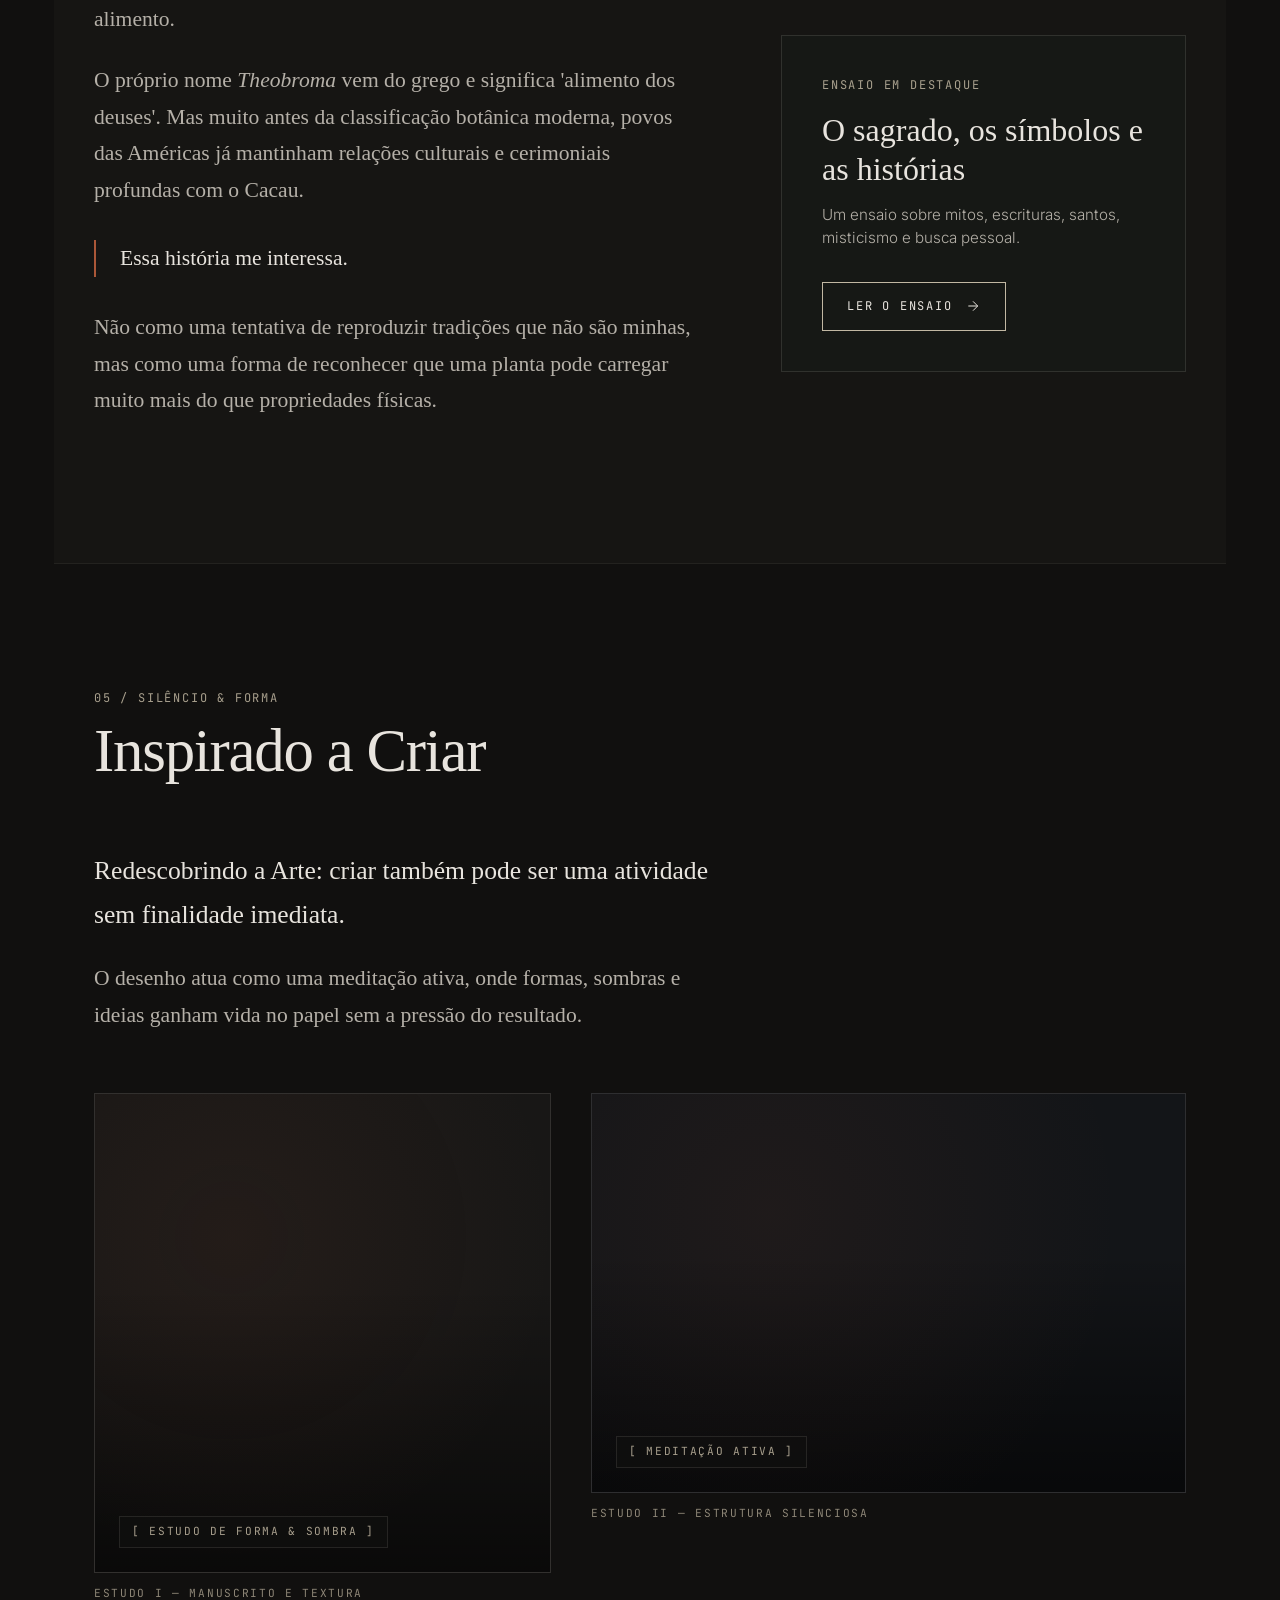
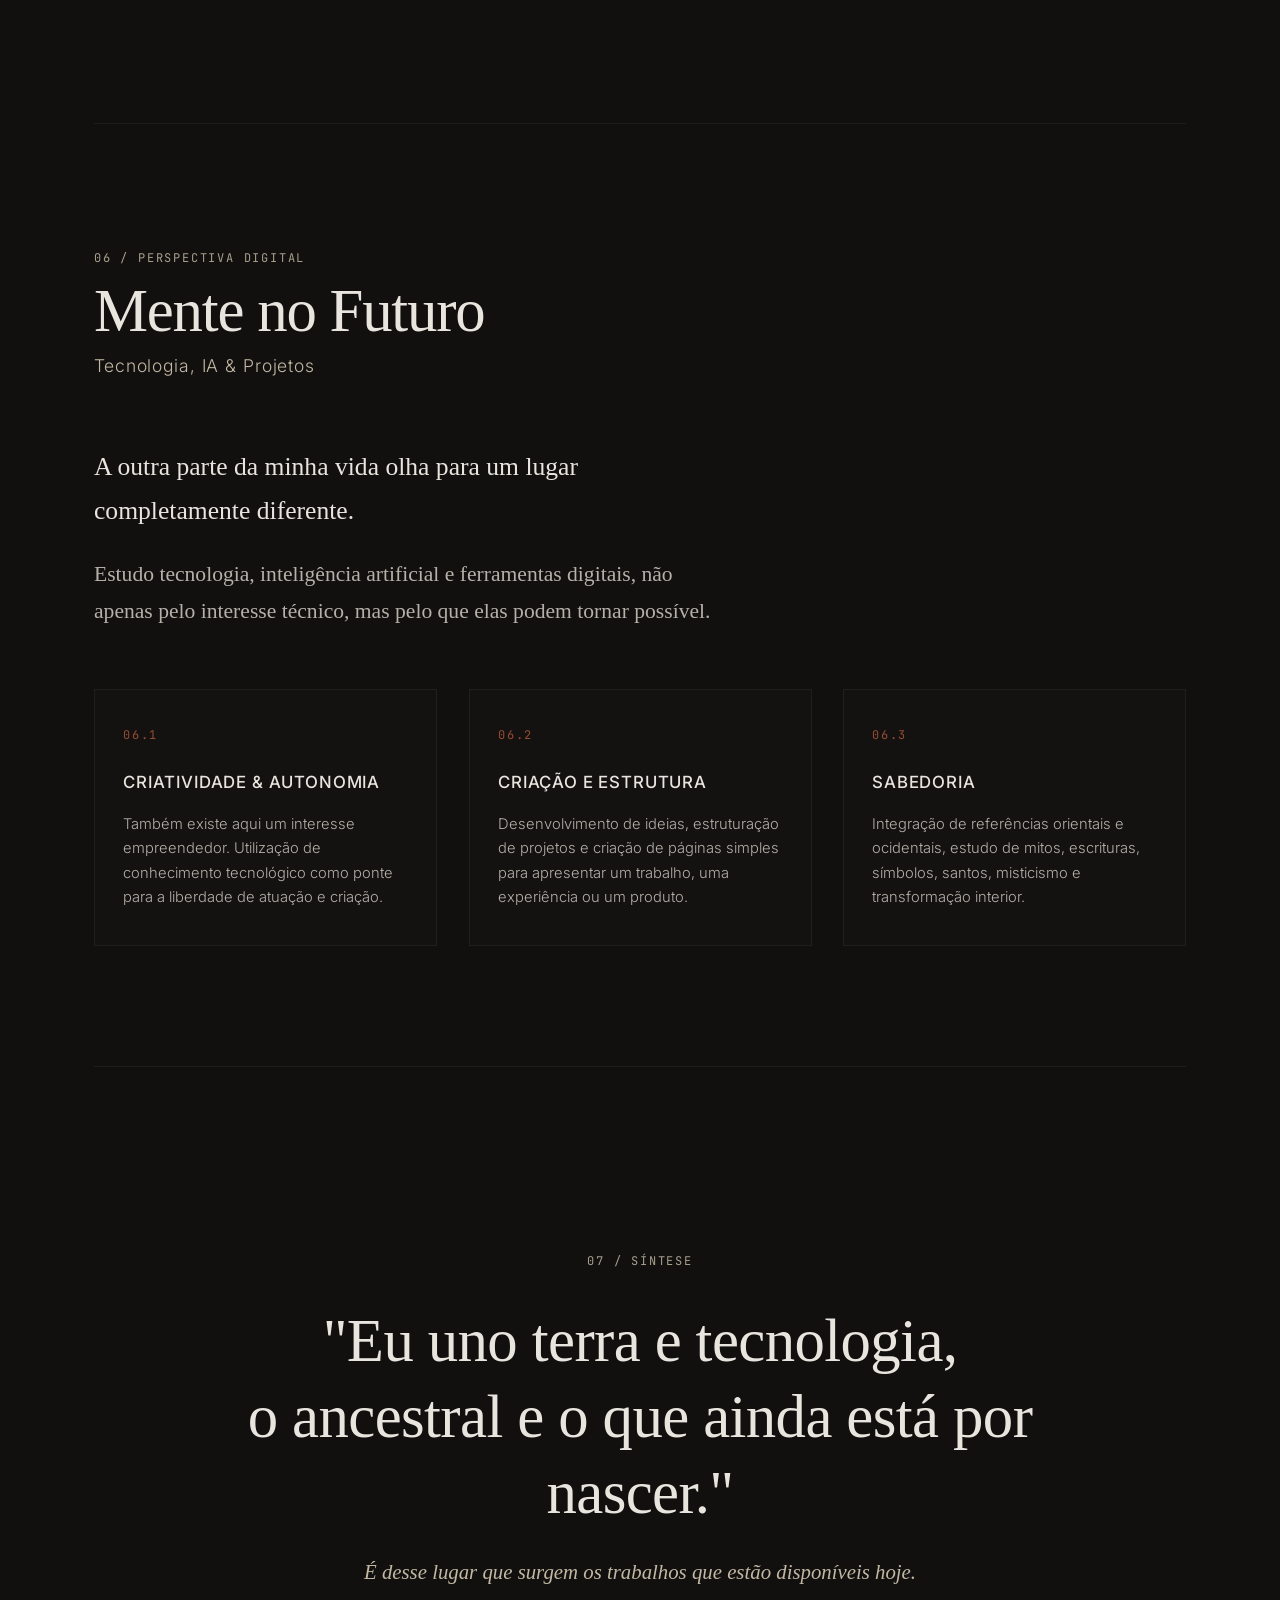
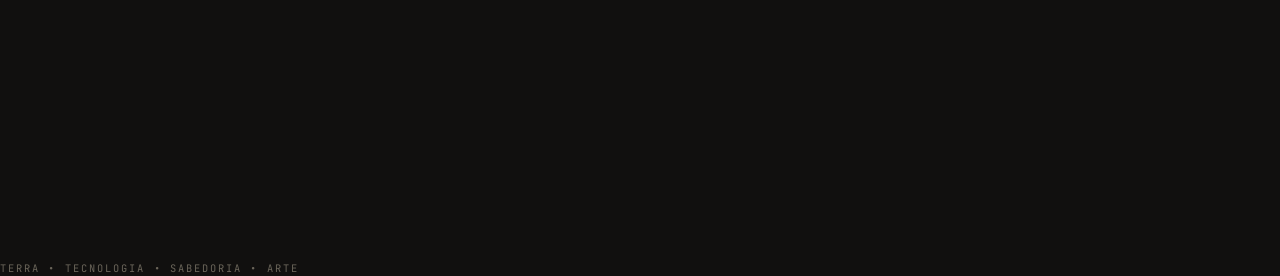
==== commit c6bb35d6: "Update index.html" ====
--- a/01/index.html
+++ b/01/index.html
@@ -6,195 +6,201 @@
   <title>O que você faz? — Um mosaico vivo</title>
   <meta name="description" content="Um mosaico vivo de terra, tecnologia, sabedoria ancestral e expressão artística.">
   
-  <!-- Fonts -->
+  <!-- Fonts: Playfair Display (Serif para blocos de texto), Inter (Sans) e JetBrains Mono -->
   <link rel="preconnect" href="https://fonts.googleapis.com">
   <link rel="preconnect" href="https://fonts.gstatic.com" crossorigin>
-  <link href="https://fonts.googleapis.com/css2?family=Cormorant+Garamond:ital,wght@0,300;0,400;0,600;1,400&family=Inter:wght@300;400;500&family=JetBrains+Mono:wght@300;400&display=swap" rel="stylesheet">
+  <link href="https://fonts.googleapis.com/css2?family=Inter:wght@300;400;500&family=JetBrains+Mono:wght@300;400&family=Playfair+Display:ital,wght@0,400;0,500;0,600;1,400;1,500&display=swap" rel="stylesheet">
   
   <link rel="stylesheet" href="styles.css">
 </head>
 <body>
 
-  <!-- Background Ambient Details -->
+  <!-- Textura de Grão Fino Ambient -->
   <div class="grain-overlay" aria-hidden="true"></div>
 
-  <!-- Main Container -->
+  <!-- Main Container Editorial -->
   <main class="editorial-container">
 
     <!-- CAPÍTULO 01: ABERTURA -->
     <section class="chapter chapter-opening" id="abertura">
-      <div class="chapter-label">
-        <span class="mono-tag">01 / INTRODUÇÃO</span>
-      </div>
-      
-      <div class="hero-content">
-        <h1 class="hero-question">O que você faz?</h1>
-        <div class="hero-statement">
-          <p class="editorial-lead">
-            "Um mosaico vivo de terra, tecnologia, sabedoria ancestral e expressão artística."
-          </p>
-        </div>
-      </div>
-
-      <div class="hero-backdrop" aria-hidden="true">
-        <div class="abstract-earth-element"></div>
-      </div>
-
-      <div class="scroll-indicator" aria-hidden="true">
-        <span class="mono-tag">EXPLORAR</span>
-        <div class="scroll-line"></div>
+      <div class="chapter-content">
+        <div class="chapter-label">
+          <span class="mono-tag">01 / INTRODUÇÃO</span>
+        </div>
+        
+        <div class="hero-content">
+          <h1 class="hero-question">O que você faz?</h1>
+          <div class="hero-statement">
+            <p class="editorial-lead">
+              "Um mosaico vivo de terra, tecnologia, sabedoria ancestral e expressão artística."
+            </p>
+          </div>
+        </div>
+
+        <div class="hero-backdrop" aria-hidden="true">
+          <div class="abstract-earth-element"></div>
+        </div>
+
+        <div class="scroll-indicator" aria-hidden="true">
+          <span class="mono-tag">EXPLORAR</span>
+          <div class="scroll-line"></div>
+        </div>
       </div>
     </section>
 
     <!-- CAPÍTULO 02: CACAU -->
     <section class="chapter chapter-cacao" id="cacau">
-      <header class="chapter-header">
-        <span class="mono-tag">02 / ELEMENTO CENTRAL</span>
-        <h2 class="chapter-title">Cacau</h2>
-      </header>
-
-      <div class="content-grid cacao-grid">
-        <div class="text-column">
-          <p class="prose">
-            O Cacau ocupa um lugar central na minha vida.
-          </p>
-          <p class="prose">
-            Não apenas como matéria-prima, mas como cultura, alimento, planta e conhecimento.
-          </p>
-          <p class="prose highlight-prose">
-            O cultivo me ensinou que algumas coisas simplesmente não podem ser aceleradas. Há o tempo da semente, da árvore, da flor, do fruto, da colheita, da fermentação e da transformação.
-          </p>
-          <p class="prose">
-            Da semente ao produto, acompanho diferentes etapas desse caminho.
-          </p>
-          <p class="prose">
-            É um trabalho que mistura agricultura, experimentação e cozinha, sempre procurando preservar aquilo que torna o fruto interessante em primeiro lugar.
-          </p>
-        </div>
-
-        <div class="visual-column">
-          <div class="image-placeholder image-forest" role="img" aria-label="Fotografia da floresta e plantação de cacau em luz natural">
-            <span class="placeholder-tag mono-tag">[ REGISTRO: TERRENO E MATÉRIA ]</span>
-          </div>
-        </div>
-      </div>
-
-      <!-- Linha de Percurso Orgânica -->
-      <div class="process-journey">
-        <h3 class="journey-title mono-tag">CICLO DE MATURAÇÃO & TRANSFORMAÇÃO</h3>
-        
-        <ol class="journey-timeline">
-          <li class="journey-step">
-            <span class="step-num mono-tag">01</span>
-            <span class="step-name">SEMENTE</span>
-            <span class="step-desc">A origem silenciosa sob a terra</span>
-          </li>
-          <li class="journey-step">
-            <span class="step-num mono-tag">02</span>
-            <span class="step-name">ÁRVORE</span>
-            <span class="step-desc">Estrutura, sombra e enraizamento</span>
-          </li>
-          <li class="journey-step">
-            <span class="step-num mono-tag">03</span>
-            <span class="step-name">FLOR</span>
-            <span class="step-desc">A delicada promessa de vida</span>
-          </li>
-          <li class="journey-step">
-            <span class="step-num mono-tag">04</span>
-            <span class="step-name">FRUTO</span>
-            <span class="step-desc">Concentração de terra e estação</span>
-          </li>
-          <li class="journey-step">
-            <span class="step-num mono-tag">05</span>
-            <span class="step-name">COLHEITA</span>
-            <span class="step-desc">O gesto preciso do tempo certo</span>
-          </li>
-          <li class="journey-step">
-            <span class="step-num mono-tag">06</span>
-            <span class="step-name">FERMENTAÇÃO</span>
-            <span class="step-desc">Alquimia, aroma e paciência</span>
-          </li>
-          <li class="journey-step">
-            <span class="step-num mono-tag">07</span>
-            <span class="step-name">TRANSFORMAÇÃO</span>
-            <span class="step-desc">A expressão final do cacau</span>
-          </li>
-        </ol>
+      <div class="chapter-content">
+        <header class="chapter-header">
+          <span class="mono-tag">02 / ELEMENTO CENTRAL</span>
+          <h2 class="chapter-title">Cacau</h2>
+        </header>
+
+        <div class="content-grid cacao-grid">
+          <div class="text-column">
+            <p class="prose">
+              O Cacau ocupa um lugar central na minha vida.
+            </p>
+            <p class="prose">
+              Não apenas como matéria-prima, mas como cultura, alimento, planta e conhecimento.
+            </p>
+            <p class="prose highlight-prose">
+              O cultivo me ensinou que algumas coisas simplesmente não podem ser aceleradas. Há o tempo da semente, da árvore, da flor, do fruto, da colheita, da fermentação e da transformação.
+            </p>
+            <p class="prose">
+              Da semente ao produto, acompanho diferentes etapas desse caminho.
+            </p>
+            <p class="prose">
+              É um trabalho que mistura agricultura, experimentação e cozinha, sempre procurando preservar aquilo que torna o fruto interessante em primeiro lugar.
+            </p>
+          </div>
+
+          <div class="visual-column">
+            <div class="image-placeholder image-forest" role="img" aria-label="Fotografia da floresta e plantação de cacau em luz natural">
+              <span class="placeholder-tag mono-tag">[ REGISTRO: TERRENO E MATÉRIA ]</span>
+            </div>
+          </div>
+        </div>
+
+        <!-- Linha de Percurso Orgânica -->
+        <div class="process-journey">
+          <h3 class="journey-title mono-tag">CICLO DE MATURAÇÃO & TRANSFORMAÇÃO</h3>
+          
+          <ol class="journey-timeline">
+            <li class="journey-step">
+              <span class="step-num mono-tag">01</span>
+              <span class="step-name">SEMENTE</span>
+              <span class="step-desc">A origem silenciosa sob a terra</span>
+            </li>
+            <li class="journey-step">
+              <span class="step-num mono-tag">02</span>
+              <span class="step-name">ÁRVORE</span>
+              <span class="step-desc">Estrutura, sombra e enraizamento</span>
+            </li>
+            <li class="journey-step">
+              <span class="step-num mono-tag">03</span>
+              <span class="step-name">FLOR</span>
+              <span class="step-desc">A delicada promessa de vida</span>
+            </li>
+            <li class="journey-step">
+              <span class="step-num mono-tag">04</span>
+              <span class="step-name">FRUTO</span>
+              <span class="step-desc">Concentração de terra e estação</span>
+            </li>
+            <li class="journey-step">
+              <span class="step-num mono-tag">05</span>
+              <span class="step-name">COLHEITA</span>
+              <span class="step-desc">O gesto preciso do tempo certo</span>
+            </li>
+            <li class="journey-step">
+              <span class="step-num mono-tag">06</span>
+              <span class="step-name">FERMENTAÇÃO</span>
+              <span class="step-desc">Alquimia, aroma e paciência</span>
+            </li>
+            <li class="journey-step">
+              <span class="step-num mono-tag">07</span>
+              <span class="step-name">TRANSFORMAÇÃO</span>
+              <span class="step-desc">A expressão final do cacau</span>
+            </li>
+          </ol>
+        </div>
       </div>
     </section>
 
     <!-- CAPÍTULO 03: PRODUTOS DA TERRA -->
     <section class="chapter chapter-products" id="produtos">
-      <header class="chapter-header">
-        <span class="mono-tag">03 / COLHEITA & CREAÇÃO</span>
-        <h2 class="chapter-title">Produtos da Terra</h2>
-      </header>
-
-      <div class="section-intro">
-        <p class="prose lead-prose">
-          Produzo pequenas quantidades de produtos baseados em Cacau, além de frutas, castanhas e outros alimentos que aparecem conforme a estação.
-        </p>
-        <p class="prose">
-          Alguns são simples e diretos, como os nibs e o Cacau 100%, em sua forma mais direta.
-        </p>
-        <p class="prose">
-          Outros surgem da experimentação: uma barra, um bombom, uma combinação de sabores.
-        </p>
-        <p class="prose italic-note">
-          Não existe uma linha completamente fechada. Existe uma matéria-prima, um território e a vontade de descobrir o que pode nascer deles.
-        </p>
-      </div>
-
-      <div class="products-editorial-grid">
-        <article class="product-entry">
-          <div class="image-placeholder image-cacao" role="img" aria-label="Fotografia de Cacau 100% puro artesanal">
-            <span class="placeholder-tag mono-tag">[ LOTE LIMITADO ]</span>
-          </div>
-          <div class="product-meta">
-            <span class="product-category mono-tag">ORIGEM PURA</span>
-            <h3 class="product-name">CACAU 100%</h3>
-            <p class="product-desc">Sabor puro e ancestral, integralmente preservado em sua intensidade natural.</p>
-          </div>
-        </article>
-
-        <article class="product-entry offset-entry">
-          <div class="image-placeholder image-hand" role="img" aria-label="Fotografia de nibs de cacau torrados artesanalmente">
-            <span class="placeholder-tag mono-tag">[ TEXTURA & AROMA ]</span>
-          </div>
-          <div class="product-meta">
-            <span class="product-category mono-tag">SEMENTE TORRADA</span>
-            <h3 class="product-name">NIBS</h3>
-            <p class="product-desc">Crocância crua e notas amadeiradas. A semente de cacau descascada e fragmentada.</p>
-          </div>
-        </article>
-
-        <article class="product-entry">
-          <div class="image-placeholder image-fruit" role="img" aria-label="Fotografia de chocolates e bombons de criação autoral">
-            <span class="placeholder-tag mono-tag">[ ALQUIMIA ]</span>
-          </div>
-          <div class="product-meta">
-            <span class="product-category mono-tag">EXPERIMENTAÇÃO</span>
-            <h3 class="product-name">CHOCOLATES</h3>
-            <p class="product-desc">Combinações de perfil de sabor, barras autorais e bombons de tiragem reduzida.</p>
-          </div>
-        </article>
-
-        <article class="product-entry offset-entry">
-          <div class="image-placeholder image-harvest" role="img" aria-label="Fotografia de frutos e castanhas sazonais da estação">
-            <span class="placeholder-tag mono-tag">[ TEMPO & ESTAÇÃO ]</span>
-          </div>
-          <div class="product-meta">
-            <span class="product-category mono-tag">FLUXO DA TERRA</span>
-            <h3 class="product-name">SAZONAIS</h3>
-            <p class="product-desc">Frutas secas, castanhas e colheitas espontâneas que a terra oferece ao longo do ano.</p>
-          </div>
-        </article>
+      <div class="chapter-content">
+        <header class="chapter-header">
+          <span class="mono-tag">03 / COLHEITA & CRIAÇÃO</span>
+          <h2 class="chapter-title">Produtos da Terra</h2>
+        </header>
+
+        <div class="section-intro">
+          <p class="prose lead-prose">
+            Produzo pequenas quantidades de produtos baseados em Cacau, além de frutas, castanhas e outros alimentos que aparecem conforme a estação.
+          </p>
+          <p class="prose">
+            Alguns são simples e diretos, como os nibs e o Cacau 100%, em sua forma mais direta.
+          </p>
+          <p class="prose">
+            Outros surgem da experimentação: uma barra, um bombom, uma combinação de sabores.
+          </p>
+          <p class="prose italic-note">
+            Não existe uma linha completamente fechada. Existe uma matéria-prima, um território e a vontade de descobrir o que pode nascer deles.
+          </p>
+        </div>
+
+        <div class="products-editorial-grid">
+          <article class="product-entry">
+            <div class="image-placeholder image-cacao" role="img" aria-label="Fotografia de Cacau 100% puro artesanal">
+              <span class="placeholder-tag mono-tag">[ LOTE LIMITADO ]</span>
+            </div>
+            <div class="product-meta">
+              <span class="product-category mono-tag">ORIGEM PURA</span>
+              <h3 class="product-name">CACAU 100%</h3>
+              <p class="product-desc">Sabor puro e ancestral, integralmente preservado em sua intensidade natural.</p>
+            </div>
+          </article>
+
+          <article class="product-entry offset-entry">
+            <div class="image-placeholder image-hand" role="img" aria-label="Fotografia de nibs de cacau torrados artesanalmente">
+              <span class="placeholder-tag mono-tag">[ TEXTURA & AROMA ]</span>
+            </div>
+            <div class="product-meta">
+              <span class="product-category mono-tag">SEMENTE TORRADA</span>
+              <h3 class="product-name">NIBS</h3>
+              <p class="product-desc">Crocância crua e notas amadeiradas. A semente de cacau descascada e fragmentada.</p>
+            </div>
+          </article>
+
+          <article class="product-entry">
+            <div class="image-placeholder image-fruit" role="img" aria-label="Fotografia de chocolates e bombons de criação autoral">
+              <span class="placeholder-tag mono-tag">[ ALQUIMIA ]</span>
+            </div>
+            <div class="product-meta">
+              <span class="product-category mono-tag">EXPERIMENTAÇÃO</span>
+              <h3 class="product-name">CHOCOLATES</h3>
+              <p class="product-desc">Combinações de perfil de sabor, barras autorais e bombons de tiragem reduzida.</p>
+            </div>
+          </article>
+
+          <article class="product-entry offset-entry">
+            <div class="image-placeholder image-harvest" role="img" aria-label="Fotografia de frutos e castanhas sazonais da estação">
+              <span class="placeholder-tag mono-tag">[ TEMPO & ESTAÇÃO ]</span>
+            </div>
+            <div class="product-meta">
+              <span class="product-category mono-tag">FLUXO DA TERRA</span>
+              <h3 class="product-name">SAZONAIS</h3>
+              <p class="product-desc">Frutas secas, castanhas e colheitas espontâneas que a terra oferece ao longo do ano.</p>
+            </div>
+          </article>
+        </div>
       </div>
     </section>
 
     <!-- CAPÍTULO 04: CACAU E O SAGRADO -->
     <section class="chapter chapter-sacred" id="sagrado">
-      <div class="sacred-atmosphere">
+      <div class="chapter-content">
         <header class="chapter-header">
           <span class="mono-tag">04 / REVERÊNCIA & MITO</span>
           <h2 class="chapter-title">Cacau e o sagrado</h2>
@@ -236,86 +242,90 @@
       </div>
     </section>
 
-    <!-- CAPÍTULO 05: TECNOLOGIA -->
+    <!-- CAPÍTULO 05: ARTE (Item 5 antigo invertido com Item 6) -->
+    <section class="chapter chapter-art" id="arte">
+      <div class="chapter-content">
+        <header class="chapter-header">
+          <span class="mono-tag">05 / SILÊNCIO & FORMA</span>
+          <h2 class="chapter-title">Inspirado a Criar</h2>
+        </header>
+
+        <div class="art-intro">
+          <p class="prose lead-prose">
+            Redescobrindo a Arte: criar também pode ser uma atividade sem finalidade imediata.
+          </p>
+          <p class="prose">
+            O desenho atua como uma meditação ativa, onde formas, sombras e ideias ganham vida no papel sem a pressão do resultado.
+          </p>
+        </div>
+
+        <div class="art-gallery">
+          <div class="art-frame">
+            <div class="image-placeholder image-drawing" role="img" aria-label="Estudo em grafite e carvão sobre papel artesanal">
+              <span class="placeholder-tag mono-tag">[ ESTUDO DE FORMA & SOMBRA ]</span>
+            </div>
+            <figcaption class="art-caption mono-tag">ESTUDO I — MANUSCRITO E TEXTURA</figcaption>
+          </div>
+
+          <div class="art-frame frame-wide">
+            <div class="image-placeholder image-technology" role="img" aria-label="Composição gráfica minimalista de expressão autoral">
+              <span class="placeholder-tag mono-tag">[ MEDITAÇÃO ATIVA ]</span>
+            </div>
+            <figcaption class="art-caption mono-tag">ESTUDO II — ESTRUTURA SILENCIOSA</figcaption>
+          </div>
+        </div>
+      </div>
+    </section>
+
+    <!-- CAPÍTULO 06: TECNOLOGIA (Item 6 antigo invertido com Item 5) -->
     <section class="chapter chapter-tech" id="tecnologia">
-      <header class="chapter-header">
-        <span class="mono-tag">05 / PERSPECTIVA DIGITAL</span>
-        <h2 class="chapter-title">Mente no Futuro</h2>
-        <span class="chapter-subtitle">Tecnologia, IA & Projetos</span>
-      </header>
-
-      <div class="tech-intro">
-        <p class="prose lead-prose">
-          A outra parte da minha vida olha para um lugar completamente diferente.
-        </p>
-        <p class="prose">
-          Estudo tecnologia, inteligência artificial e ferramentas digitais, não apenas pelo interesse técnico, mas pelo que elas podem tornar possível.
-        </p>
-      </div>
-
-      <div class="tech-pillars-grid">
-        <article class="tech-pillar">
-          <span class="pillar-num mono-tag">05.1</span>
-          <h3 class="pillar-title">CRIATIVIDADE & AUTONOMIA</h3>
-          <p class="pillar-text">
-            Também existe aqui um interesse empreendedor. Utilização de conhecimento tecnológico como ponte para a liberdade de atuação e criação.
-          </p>
-        </article>
-
-        <article class="tech-pillar">
-          <span class="pillar-num mono-tag">05.2</span>
-          <h3 class="pillar-title">CRIAÇÃO E ESTRUTURA</h3>
-          <p class="pillar-text">
-            Desenvolvimento de ideias, estruturação de projetos e criação de páginas simples para apresentar um trabalho, uma experiência ou um produto.
-          </p>
-        </article>
-
-        <article class="tech-pillar">
-          <span class="pillar-num mono-tag">05.3</span>
-          <h3 class="pillar-title">SABEDORIA</h3>
-          <p class="pillar-text">
-            Integração de referências orientais e ocidentais, estudo de mitos, escrituras, símbolos, santos, misticismo e transformação interior.
-          </p>
-        </article>
-      </div>
-    </section>
-
-    <!-- CAPÍTULO 06: ARTE -->
-    <section class="chapter chapter-art" id="arte">
-      <header class="chapter-header">
-        <span class="mono-tag">06 / SILÊNCIO & FORMA</span>
-        <h2 class="chapter-title">Inspirado a Criar</h2>
-      </header>
-
-      <div class="art-intro">
-        <p class="prose lead-prose">
-          Redescobrindo a Arte: criar também pode ser uma atividade sem finalidade imediata.
-        </p>
-        <p class="prose">
-          O desenho atua como uma meditação ativa, onde formas, sombras e ideias ganham vida no papel sem a pressão do resultado.
-        </p>
-      </div>
-
-      <div class="art-gallery">
-        <div class="art-frame">
-          <div class="image-placeholder image-drawing" role="img" aria-label="Estudo em grafite e carvão sobre papel artesanal">
-            <span class="placeholder-tag mono-tag">[ ESTUDO DE FORMA & SOMBRA ]</span>
-          </div>
-          <figcaption class="art-caption mono-tag">ESTUDO I — MANUSCRITO E TEXTURA</figcaption>
-        </div>
-
-        <div class="art-frame frame-wide">
-          <div class="image-placeholder image-technology" role="img" aria-label="Composição gráfica minimalista de expressão autoral">
-            <span class="placeholder-tag mono-tag">[ MEDITAÇÃO ATIVA ]</span>
-          </div>
-          <figcaption class="art-caption mono-tag">ESTUDO II — ESTRUTURA SILENCIOSA</figcaption>
+      <div class="chapter-content">
+        <header class="chapter-header">
+          <span class="mono-tag">06 / PERSPECTIVA DIGITAL</span>
+          <h2 class="chapter-title">Mente no Futuro</h2>
+          <span class="chapter-subtitle">Tecnologia, IA & Projetos</span>
+        </header>
+
+        <div class="tech-intro">
+          <p class="prose lead-prose">
+            A outra parte da minha vida olha para um lugar completamente diferente.
+          </p>
+          <p class="prose">
+            Estudo tecnologia, inteligência artificial e ferramentas digitais, não apenas pelo interesse técnico, mas pelo que elas podem tornar possível.
+          </p>
+        </div>
+
+        <div class="tech-pillars-grid">
+          <article class="tech-pillar">
+            <span class="pillar-num mono-tag">06.1</span>
+            <h3 class="pillar-title">CRIATIVIDADE & AUTONOMIA</h3>
+            <p class="pillar-text">
+              Também existe aqui um interesse empreendedor. Utilização de conhecimento tecnológico como ponte para a liberdade de atuação e criação.
+            </p>
+          </article>
+
+          <article class="tech-pillar">
+            <span class="pillar-num mono-tag">06.2</span>
+            <h3 class="pillar-title">CRIAÇÃO E ESTRUTURA</h3>
+            <p class="pillar-text">
+              Desenvolvimento de ideias, estruturação de projetos e criação de páginas simples para apresentar um trabalho, uma experiência ou um produto.
+            </p>
+          </article>
+
+          <article class="tech-pillar">
+            <span class="pillar-num mono-tag">06.3</span>
+            <h3 class="pillar-title">SABEDORIA</h3>
+            <p class="pillar-text">
+              Integração de referências orientais e ocidentais, estudo de mitos, escrituras, símbolos, santos, misticismo e transformação interior.
+            </p>
+          </article>
         </div>
       </div>
     </section>
 
     <!-- CAPÍTULO 07: SÍNTESE -->
     <section class="chapter chapter-synthesis" id="sintese">
-      <div class="synthesis-container">
+      <div class="chapter-content synthesis-container">
         <span class="mono-tag synthesis-tag">07 / SÍNTESE</span>
         
         <h2 class="synthesis-quote">
@@ -326,41 +336,35 @@
         <p class="synthesis-subtext">
           É desse lugar que surgem os trabalhos que estão disponíveis hoje.
         </p>
-
-        <nav class="editorial-links-nav" aria-label="Navegação de síntese">
-          <a href="#produtos" class="synthesis-link">
-            <span class="link-label">PRODUTOS</span>
-            <span class="link-arrow">→</span>
-          </a>
-          <a href="#experiencias" class="synthesis-link">
-            <span class="link-label">EXPERIÊNCIAS</span>
-            <span class="link-arrow">→</span>
-          </a>
-          <a href="#projetos" class="synthesis-link">
-            <span class="link-label">PROJETOS</span>
-            <span class="link-arrow">→</span>
-          </a>
-        </nav>
-
-        <footer class="synthesis-footer">
-          <p class="footer-prompt">Conheça os produtos, experiências e projetos.</p>
-          <div class="footer-meta mono-tag">
-            <span>TERRA &bull; TECNOLOGIA &bull; SABEDORIA &bull; ARTE</span>
-          </div>
-        </footer>
       </div>
     </section>
 
   </main>
 
-  <!-- Vanilla JS for smooth subtle scroll transitions -->
+  <!-- FOOTER PRINCIPAL DA PÁGINA -->
+  <footer class="site-footer">
+    <div class="footer-inner">
+      <!-- Destaque Clicável Exclusivo no Footer (substituiu o antigo menu) -->
+      <a href="#projetos" class="cta-footer-link">
+        <span>Conheça os produtos, experiências e projetos.</span>
+        <svg class="cta-arrow" width="20" height="20" viewBox="0 0 24 24" fill="none" stroke="currentColor" stroke-width="1.5">
+          <path d="M5 12h14M12 5l7 7-7 7"/>
+        </svg>
+      </a>
+
+      <div class="footer-meta mono-tag">
+        <span>TERRA &bull; TECNOLOGIA &bull; SABEDORIA &bull; ARTE</span>
+      </div>
+    </div>
+  </footer>
+
+  <!-- JS para animações sutis de rolagem -->
   <script>
     document.addEventListener('DOMContentLoaded', () => {
-      // Intersection Observer for discrete fade-in transitions
       const observerOptions = {
         root: null,
-        rootMargin: '0px 0px -50px 0px',
-        threshold: 0.15
+        rootMargin: '0px 0px -40px 0px',
+        threshold: 0.12
       };
 
       const observer = new IntersectionObserver((entries) => {
@@ -371,9 +375,8 @@
         });
       }, observerOptions);
 
-      // Elements to animate softly
       const animatedElements = document.querySelectorAll(
-        '.chapter-header, .prose, .journey-step, .product-entry, .essay-callout, .tech-pillar, .art-frame, .synthesis-quote'
+        '.chapter-header, .prose, .journey-step, .product-entry, .essay-callout, .tech-pillar, .art-frame, .synthesis-quote, .cta-footer-link'
       );
 
       animatedElements.forEach(el => {
